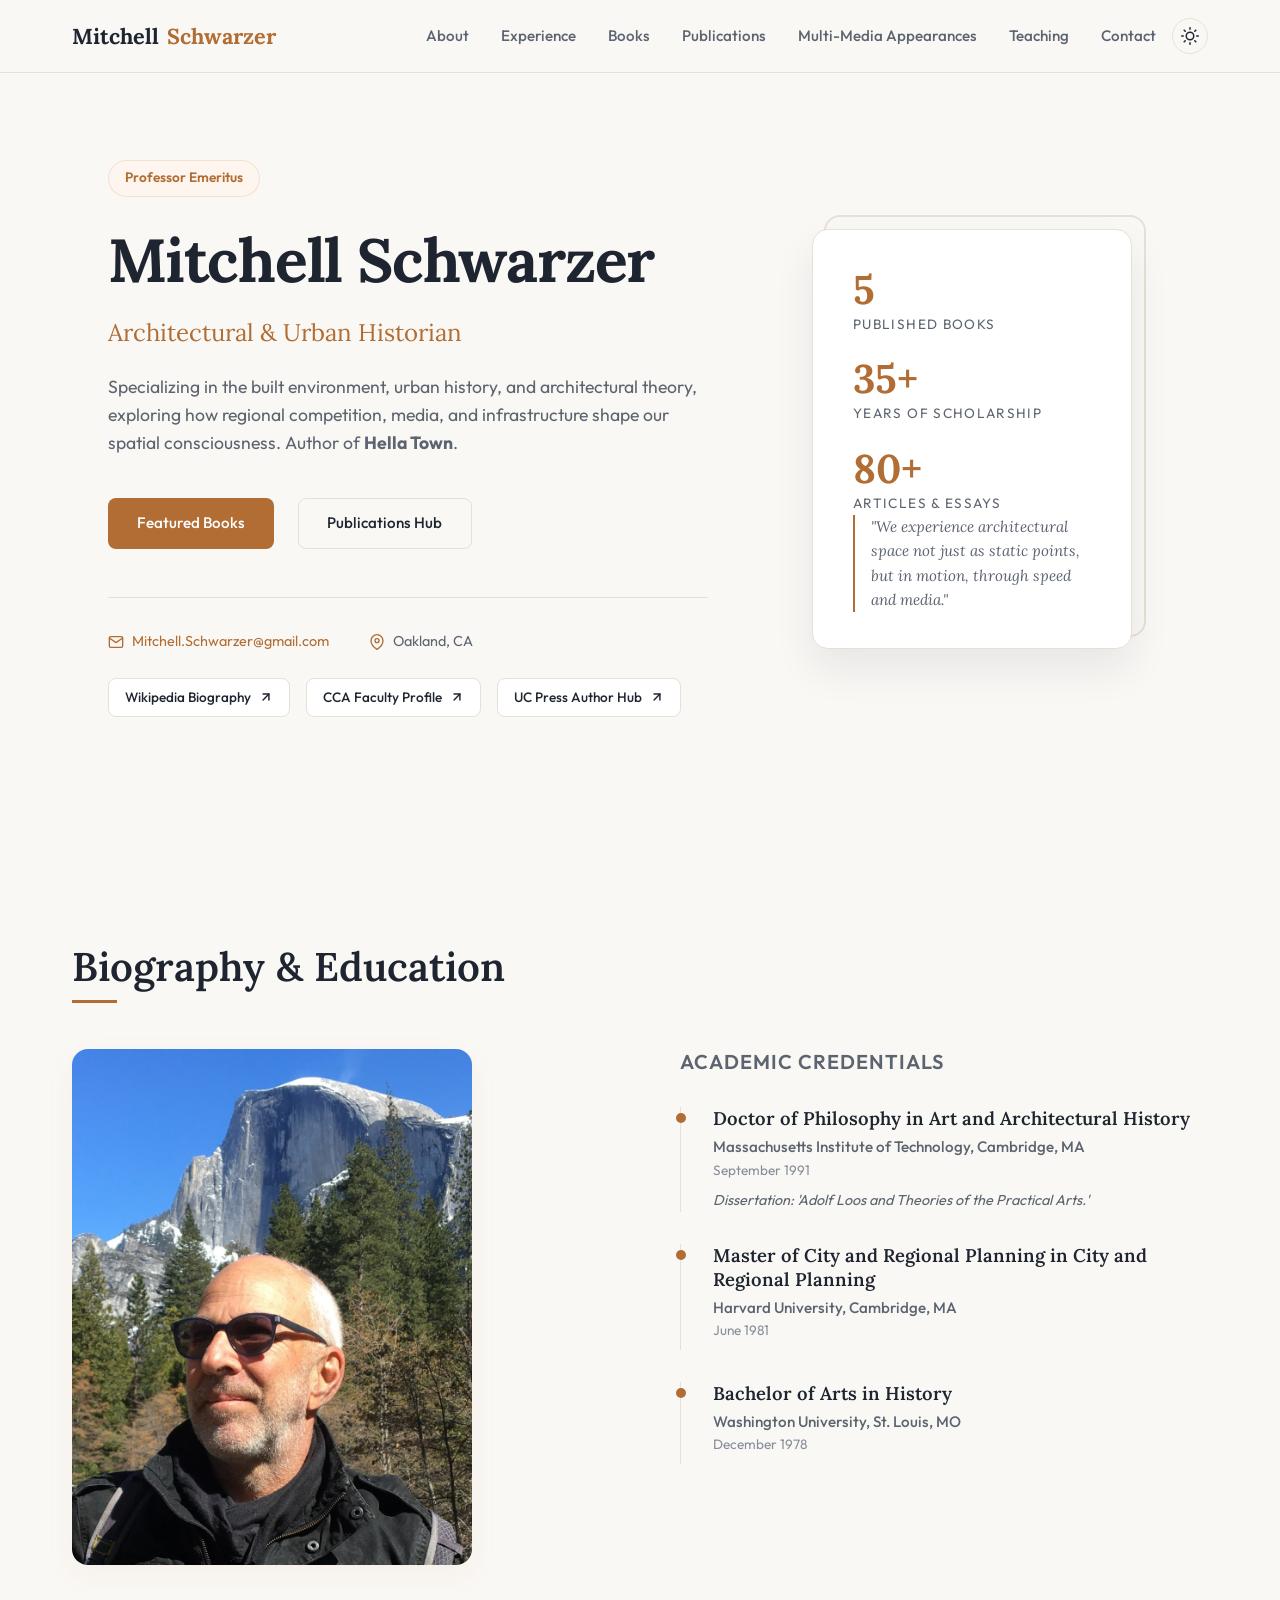
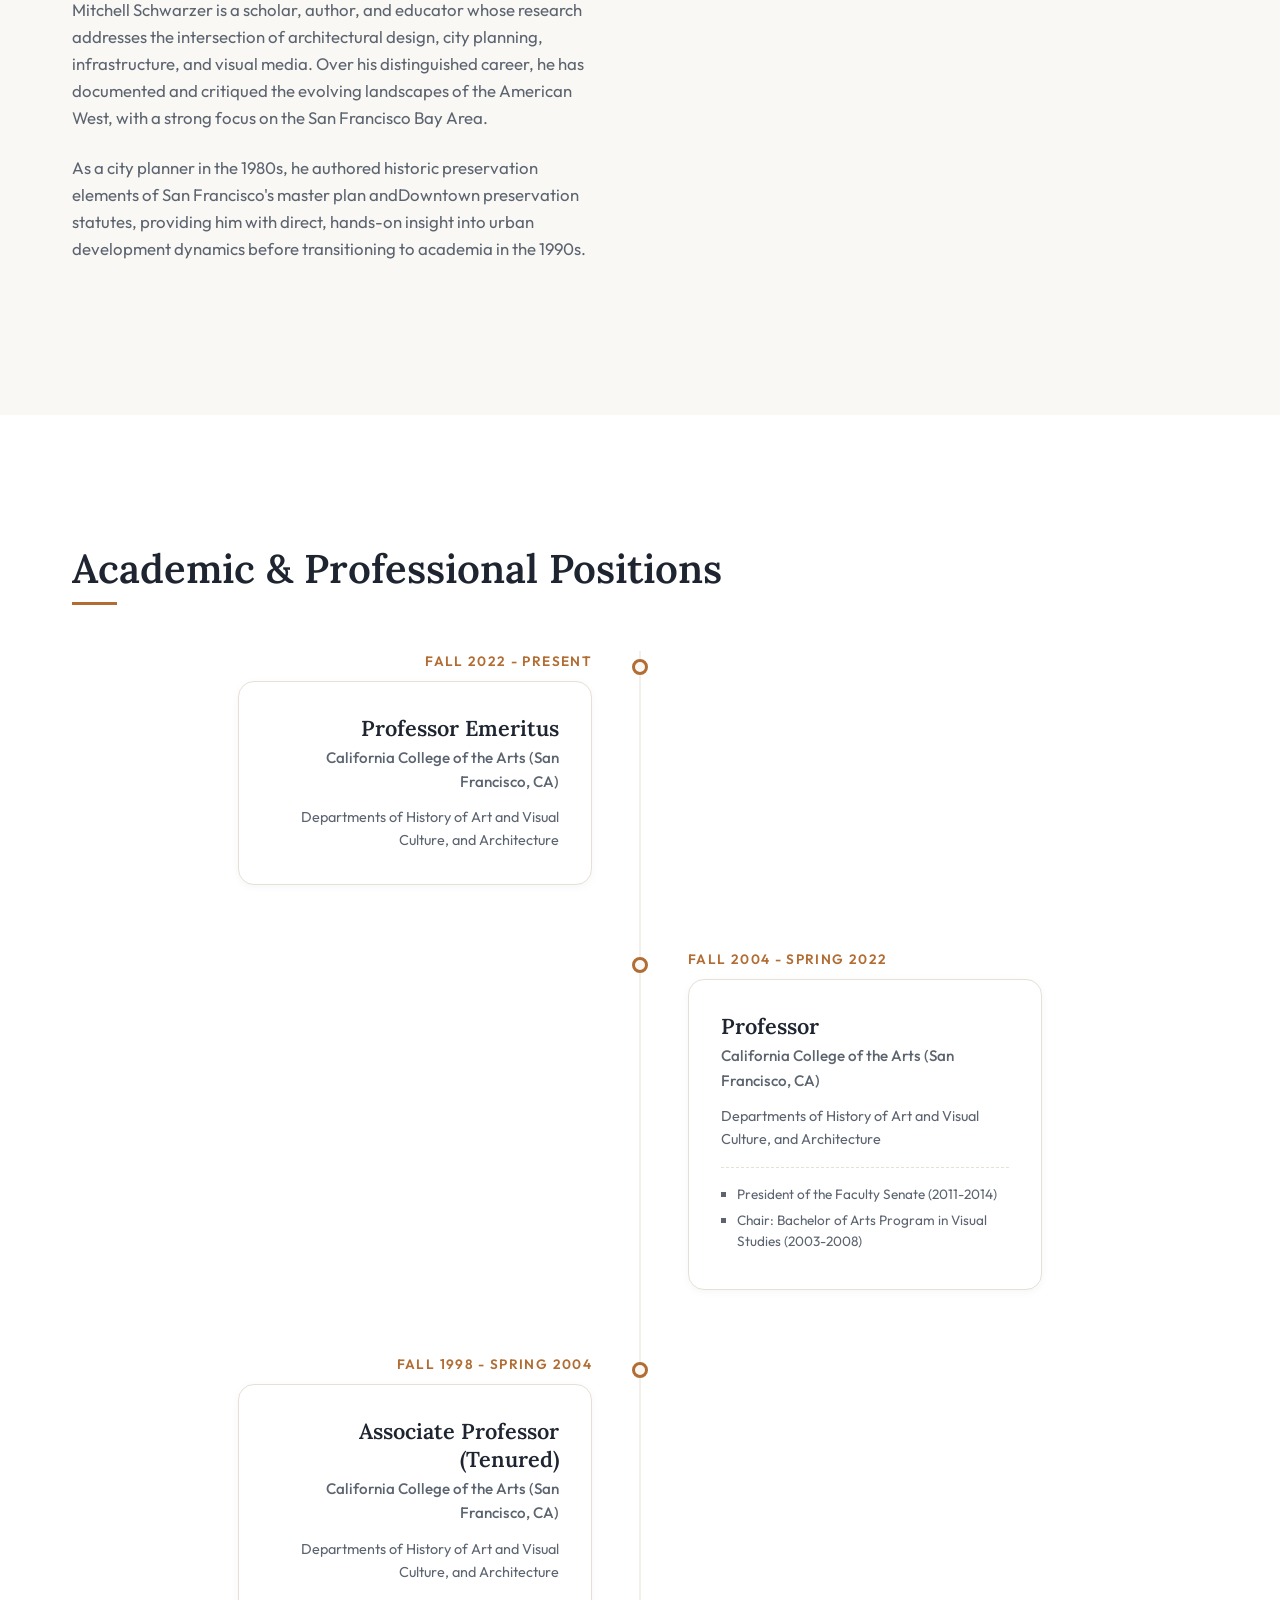
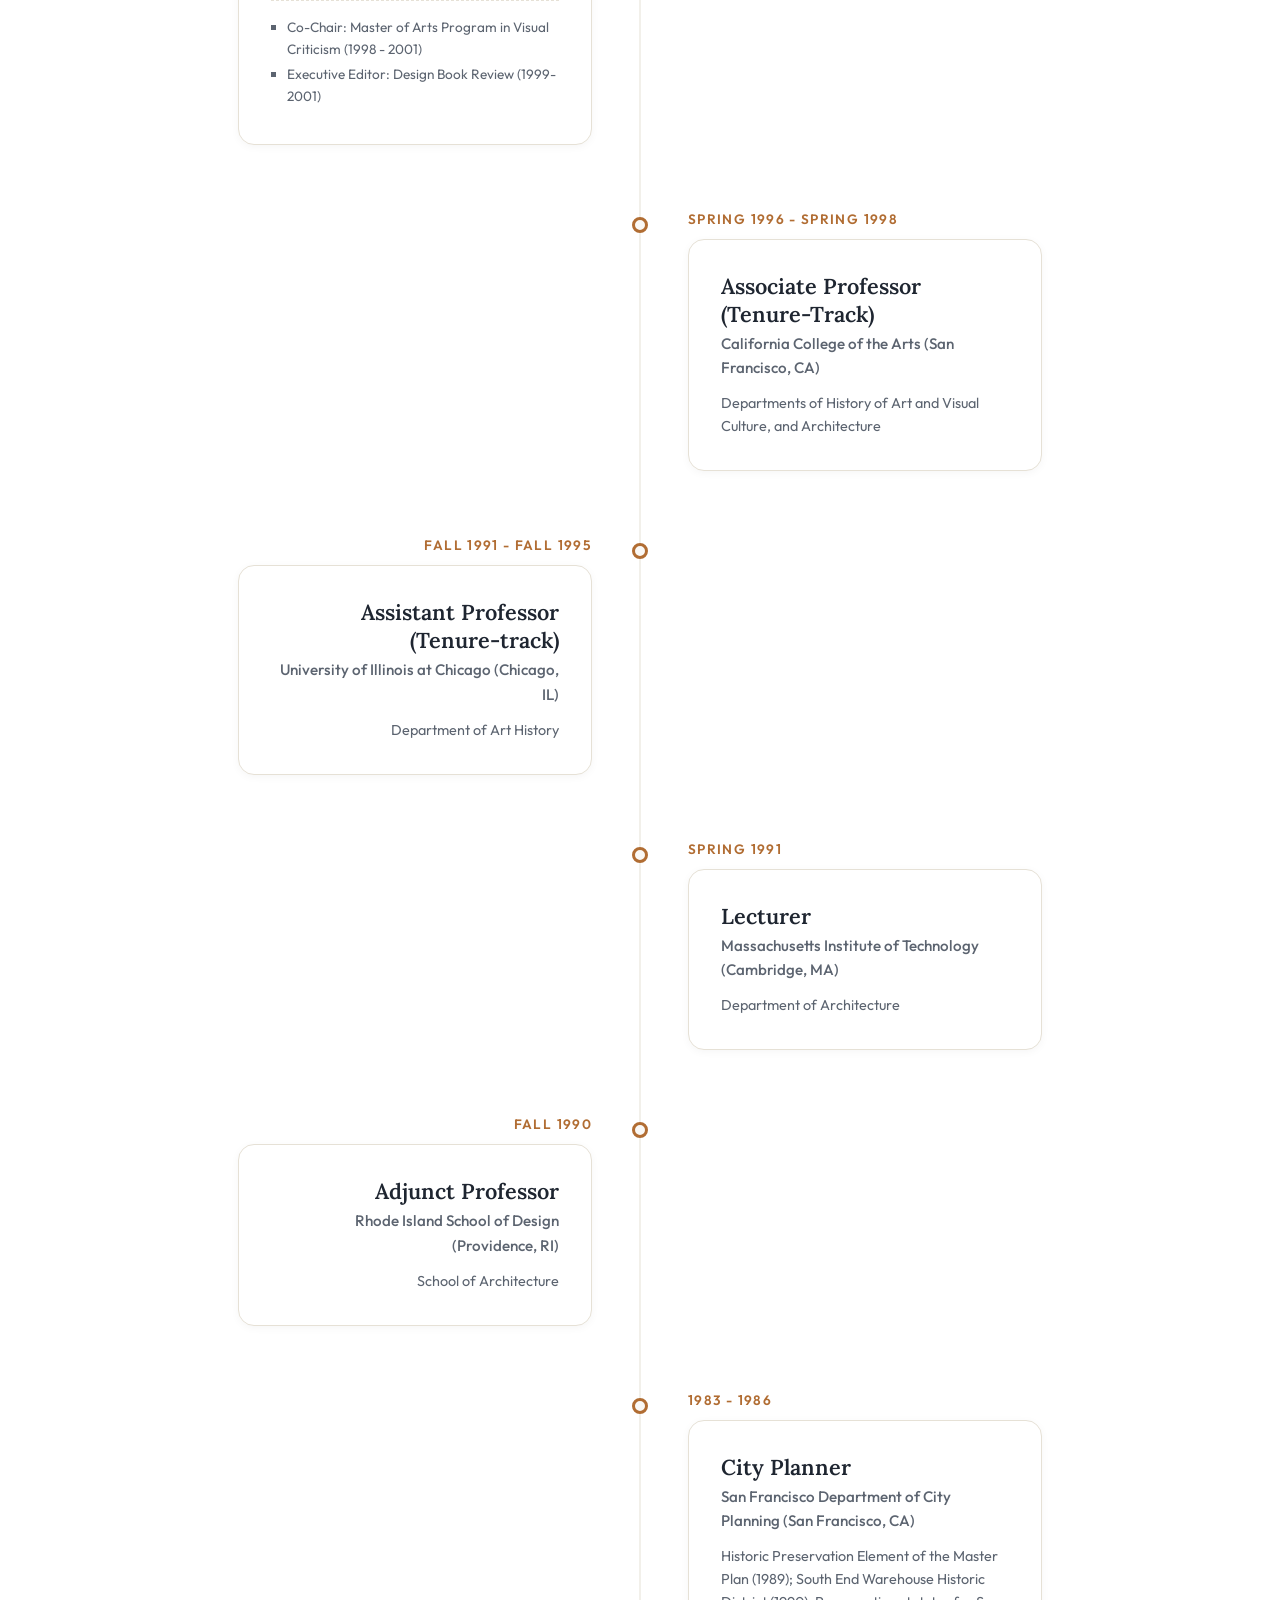
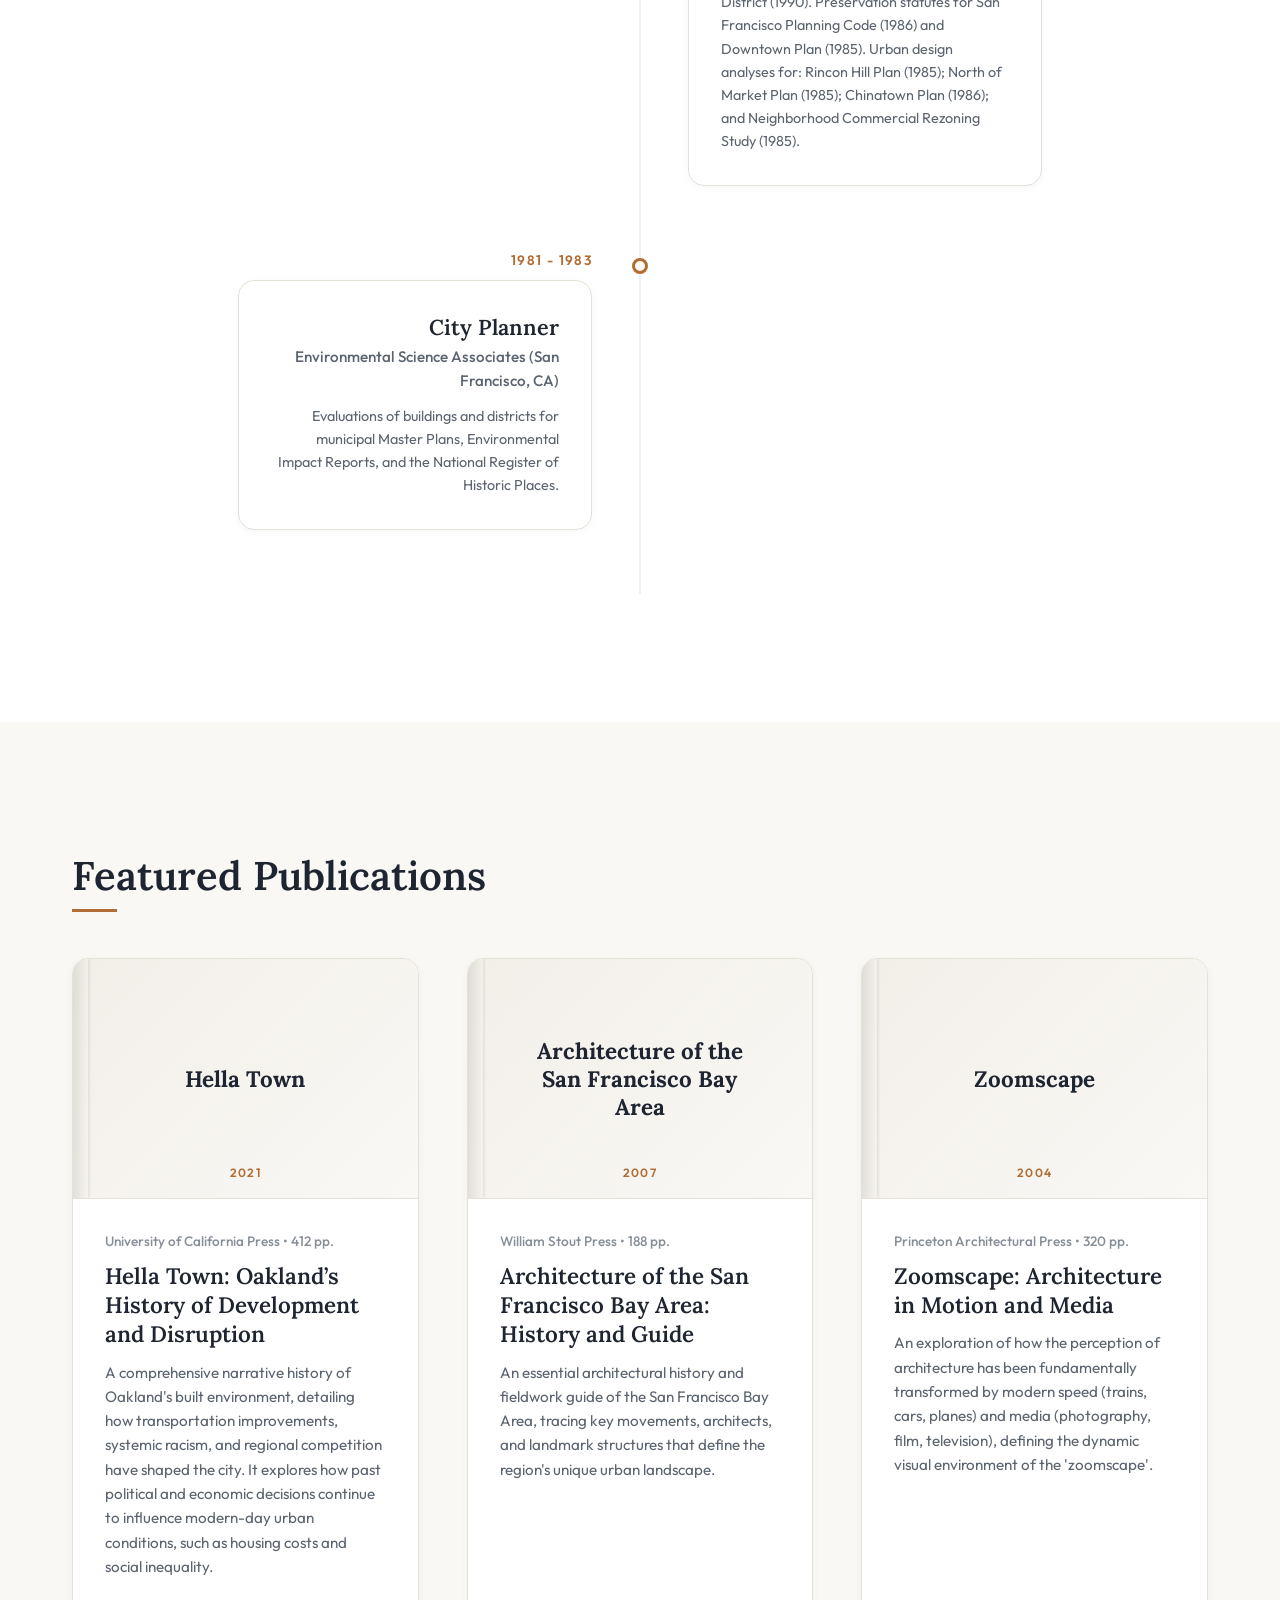
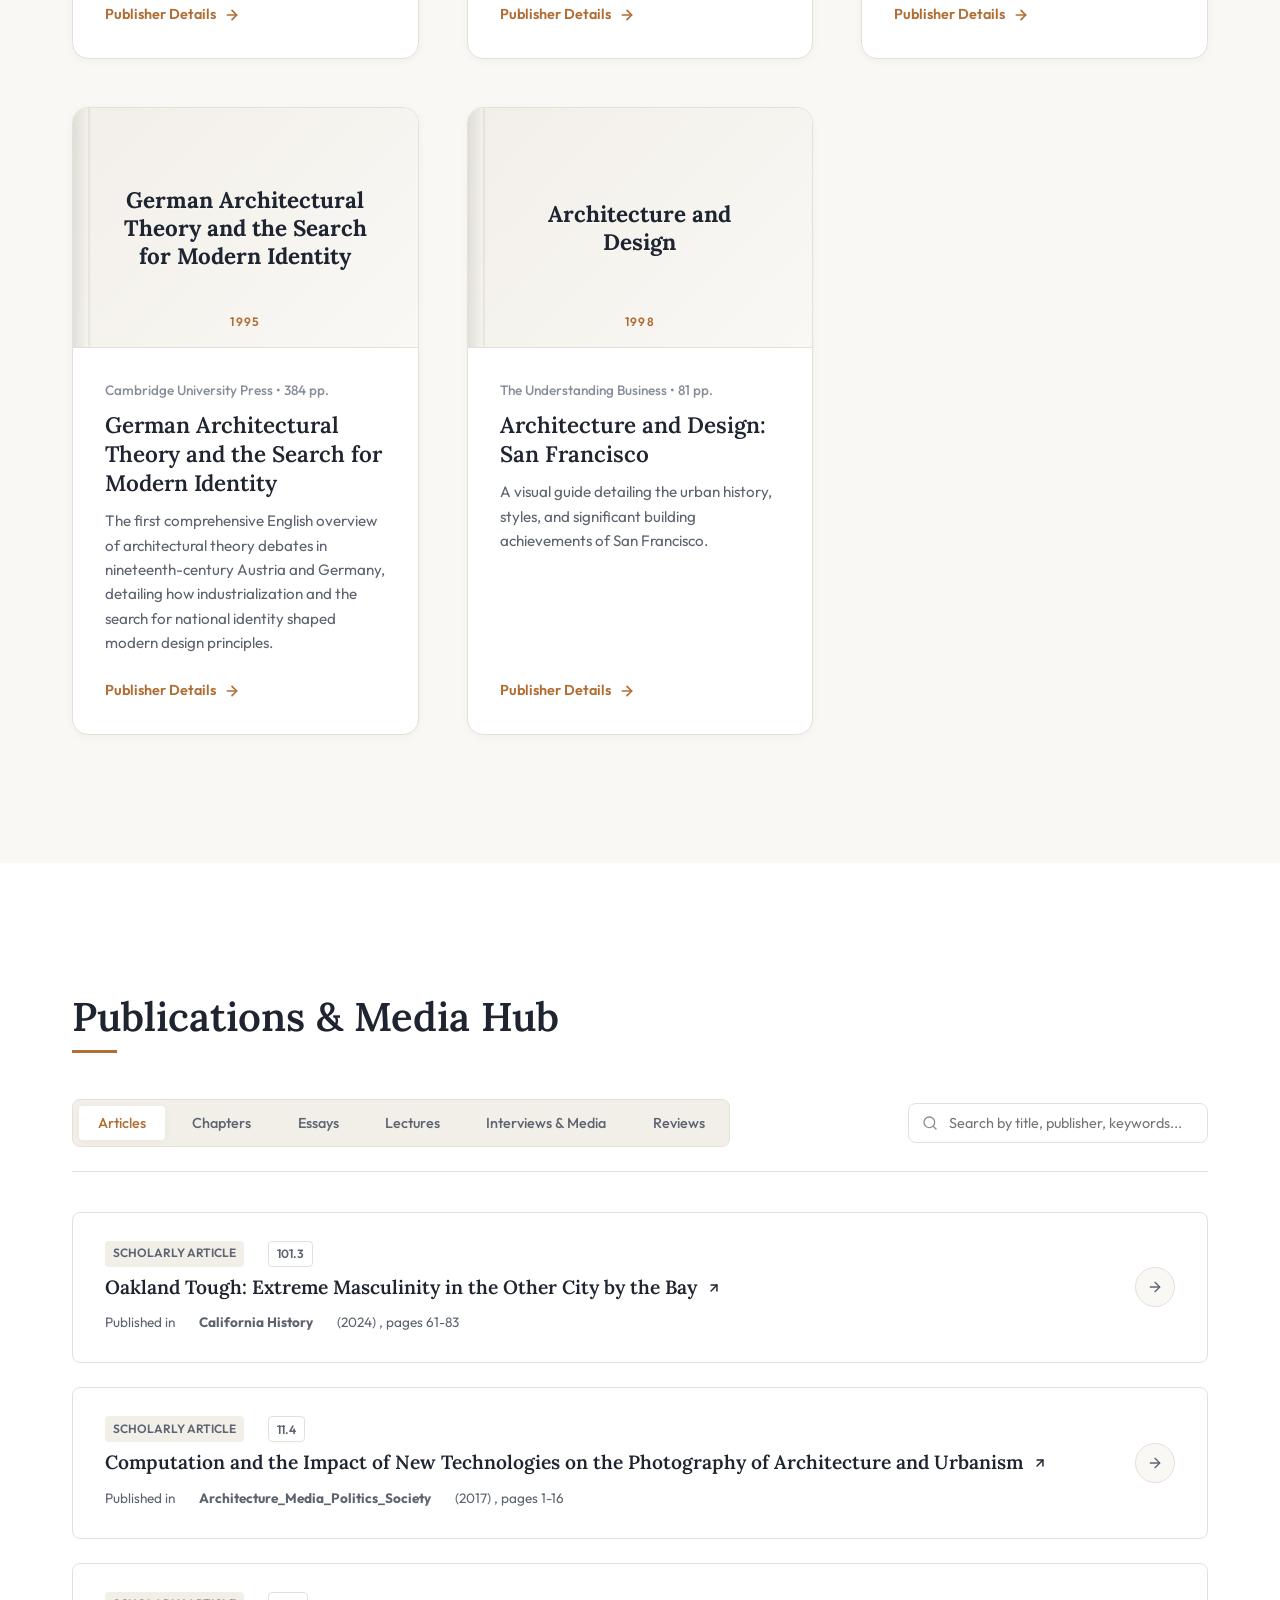
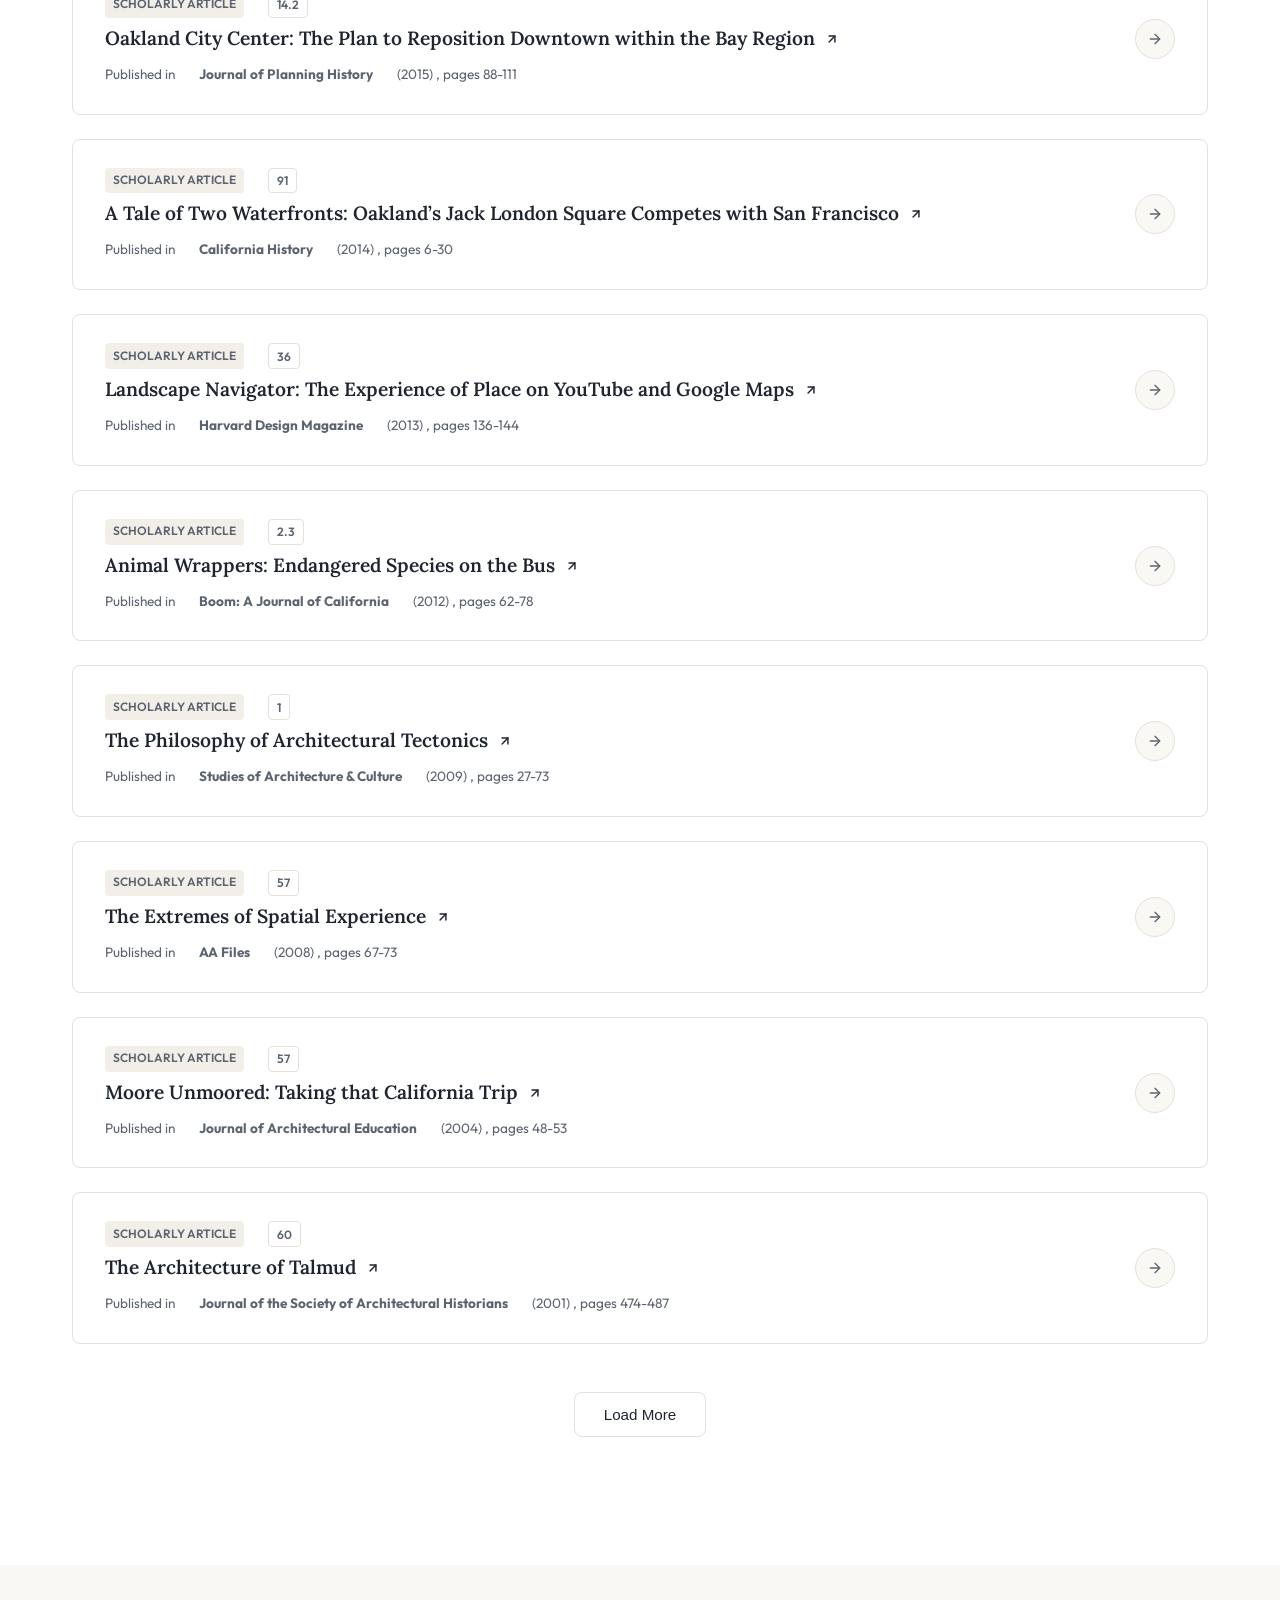
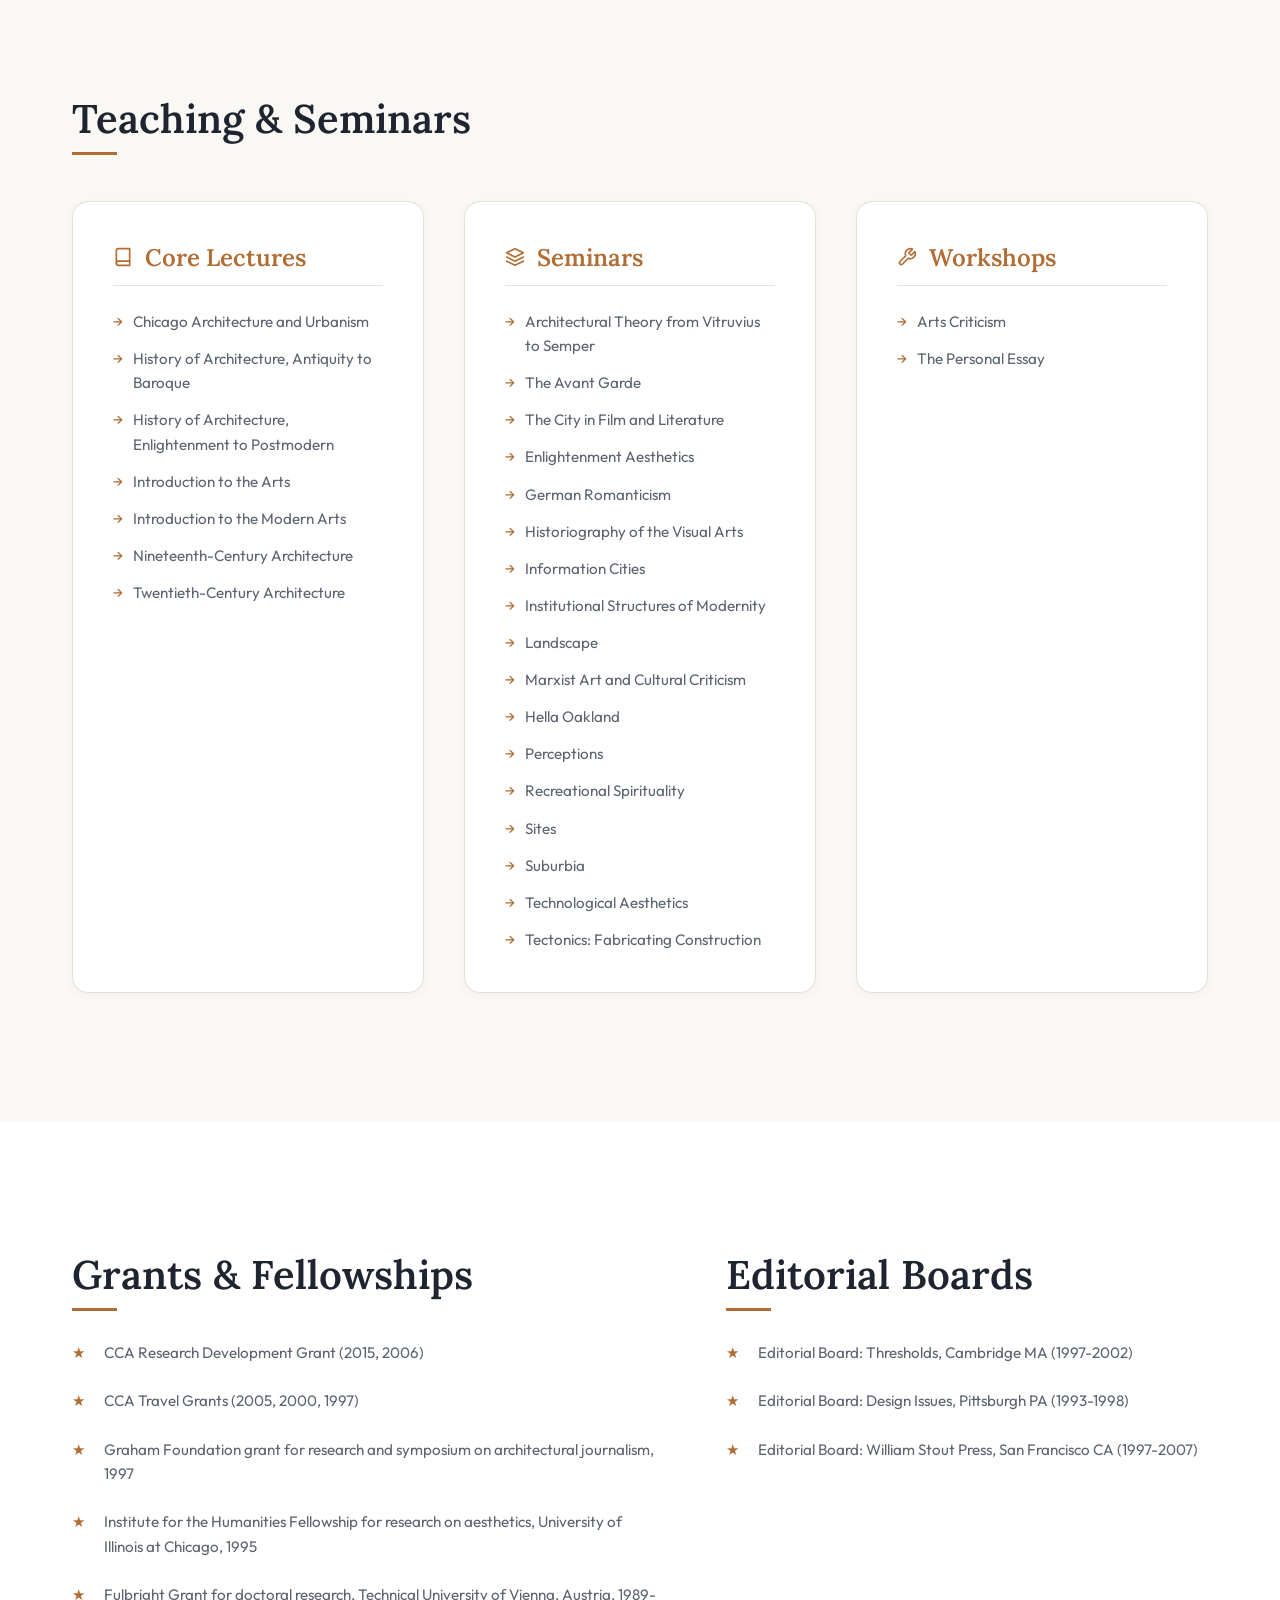
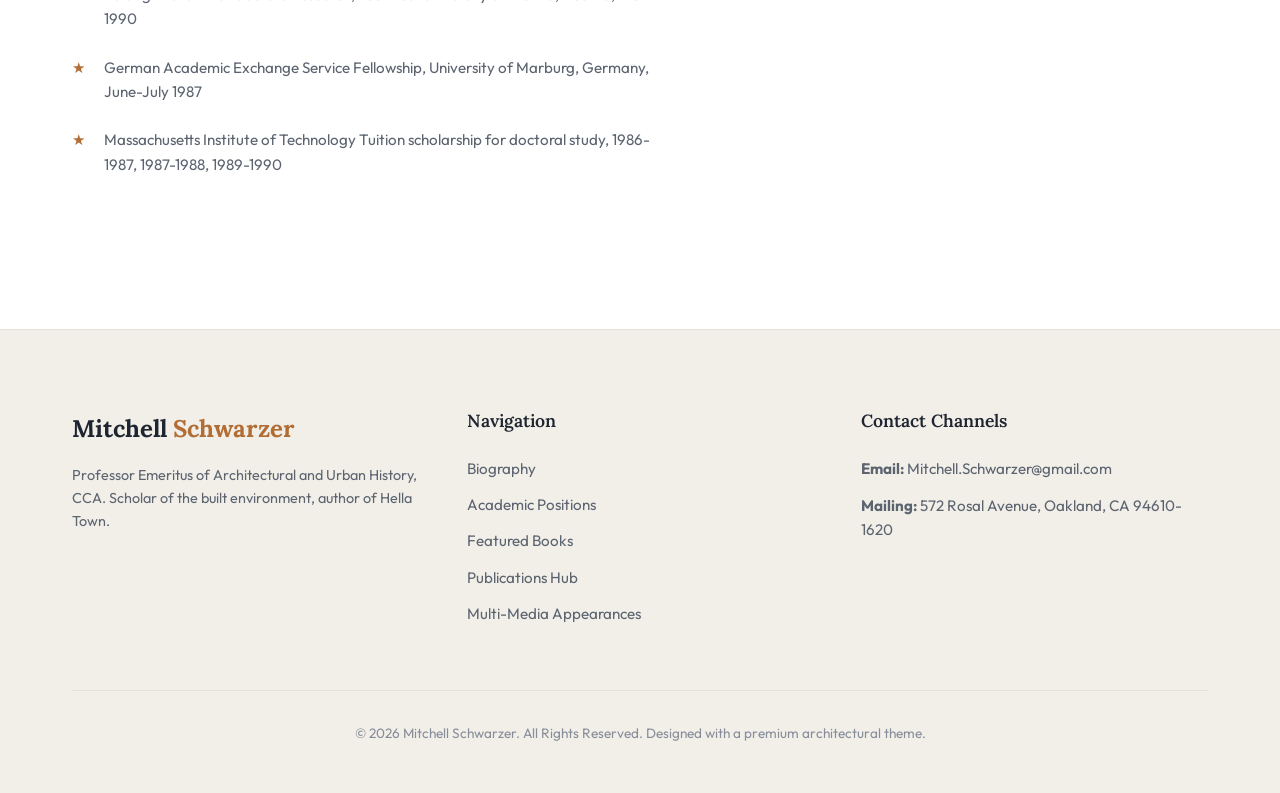
==== static/index.html @ 98368a28 "Add files via upload" ====
<!DOCTYPE html>
<html lang="en">
<head>
  <script src="/static/script.js?v=1.3"></script>
  <meta charset="UTF-8">
  <meta name="viewport" content="width=device-width, initial-scale=1.0">
  <title>Mitchell Schwarzer | Architectural & Urban Historian</title>
  <meta name="description" content="Official portfolio website of Mitchell Schwarzer, Professor Emeritus of Architectural and Urban History at the California College of the Arts (CCA) and author of Hella Town.">
  
  <!-- Google Fonts -->
  <link rel="preconnect" href="https://fonts.googleapis.com">
  <link rel="preconnect" href="https://fonts.gstatic.com" crossorigin>
  <link href="https://fonts.googleapis.com/css2?family=Lora:ital,wght@0,400..700;1,400..700&family=Outfit:wght@300;400;500;600;700&display=swap" rel="stylesheet">
  
  <!-- Custom Stylesheets -->
  <link rel="stylesheet" href="/static/style.css?v=1.4">
</head>
<body>

  <!-- Navigation Header -->
  <header id="main-header">
    <div class="container">
      <a href="#hero" class="header-brand">
        Mitchell <span>Schwarzer</span>
      </a>
      <nav aria-label="Main Navigation">
        <ul class="nav-links">
          <li><a href="#about" class="nav-link">About</a></li>
          <li><a href="#experience" class="nav-link">Experience</a></li>
          <li><a href="#books" class="nav-link">Books</a></li>
          <li><a href="#publications-hub" class="nav-link" id="nav-pubs-link">Publications</a></li>
          <li><a href="#publications-hub" class="nav-link" id="nav-media-link">Multi-Media Appearances</a></li>
          <li><a href="#courses" class="nav-link">Teaching</a></li>
          <li><a href="#contact" class="nav-link">Contact</a></li>
        </ul>
      </nav>
      <button class="theme-toggle" id="theme-btn" aria-label="Toggle Dark/Light Mode">
        <!-- Sun Icon -->
        <svg class="sun-icon" xmlns="http://www.w3.org/2000/svg" width="18" height="18" viewBox="0 0 24 24" fill="none" stroke="currentColor" stroke-width="2" stroke-linecap="round" stroke-linejoin="round">
          <circle cx="12" cy="12" r="5"></circle>
          <line x1="12" y1="1" x2="12" y2="3"></line>
          <line x1="12" y1="21" x2="12" y2="23"></line>
          <line x1="4.22" y1="4.22" x2="5.64" y2="5.64"></line>
          <line x1="18.36" y1="18.36" x2="19.78" y2="19.78"></line>
          <line x1="1" y1="12" x2="3" y2="12"></line>
          <line x1="21" y1="12" x2="23" y2="12"></line>
          <line x1="4.22" y1="19.78" x2="5.64" y2="18.36"></line>
          <line x1="18.36" y1="5.64" x2="19.78" y2="4.22"></line>
        </svg>
      </button>
    </div>
  </header>

  <!-- Hero Section -->
  <section id="hero" class="hero">
    <div class="container">
      <div class="hero-grid">
        <div class="hero-content">
          <span class="hero-badge">Professor Emeritus</span>
          <h1 class="hero-title" id="author-name">Mitchell Schwarzer</h1>
          <p class="hero-subtitle">Architectural & Urban Historian</p>
          <p class="hero-text">
            Specializing in the built environment, urban history, and architectural theory, exploring how regional competition, media, and infrastructure shape our spatial consciousness. Author of <strong>Hella Town</strong>.
          </p>
          <div class="hero-buttons">
            <a href="#books" class="btn btn-primary">Featured Books</a>
            <a href="#publications-hub" class="btn btn-secondary">Publications Hub</a>
          </div>
          <div class="hero-meta">
            <div class="meta-item">
              <svg xmlns="http://www.w3.org/2000/svg" width="16" height="16" viewBox="0 0 24 24" fill="none" stroke="currentColor" stroke-width="2" stroke-linecap="round" stroke-linejoin="round"><path d="M4 4h16c1.1 0 2 .9 2 2v12c0 1.1-.9 2-2 2H4c-1.1 0-2-.9-2-2V6c0-1.1.9-2 2-2z"></path><polyline points="22,6 12,13 2,6"></polyline></svg>
              <a href="mailto:Mitchell.Schwarzer@gmail.com">Mitchell.Schwarzer@gmail.com</a>
            </div>
            <div class="meta-item">
              <svg xmlns="http://www.w3.org/2000/svg" width="16" height="16" viewBox="0 0 24 24" fill="none" stroke="currentColor" stroke-width="2" stroke-linecap="round" stroke-linejoin="round"><path d="M21 10c0 7-9 13-9 13s-9-6-9-13a9 9 0 0 1 18 0z"></path><circle cx="12" cy="10" r="3"></circle></svg>
              <span>Oakland, CA</span>
            </div>
          </div>
          <div class="hero-profiles" id="hero-profiles-container" style="margin-top: 1.5rem; display: flex; gap: 1rem; flex-wrap: wrap;">
            <!-- Rendered by JavaScript -->
          </div>
        </div>
        <div class="hero-visual">
          <div class="visual-card">
            <div class="visual-stats">
              <div class="stat-box">
                <span class="stat-num" id="books-count">5</span>
                <span class="stat-label">Published Books</span>
              </div>
              <div class="stat-box">
                <span class="stat-num" id="years-count">35+</span>
                <span class="stat-label">Years of Scholarship</span>
              </div>
              <div class="stat-box">
                <span class="stat-num" id="articles-count">80+</span>
                <span class="stat-label">Articles & Essays</span>
              </div>
            </div>
            <p class="visual-quote">
              "We experience architectural space not just as static points, but in motion, through speed and media."
            </p>
          </div>
        </div>
      </div>
    </div>
  </section>

  <!-- About & Education Section -->
  <section id="about" class="section">
    <div class="container">
      <h2 class="section-title">Biography & Education</h2>
      <div class="about-grid">
        <div class="about-text">
          <div class="about-image" style="margin-bottom: 1.5rem;">
            <img src="/static/mitchell_yosemite.jpg" alt="Mitchell Schwarzer" style="width: 100%; max-width: 400px; height: auto; border-radius: var(--border-radius-md); box-shadow: var(--shadow-md); object-fit: cover;">
          </div>
          <p id="bio-paragraph">
             Mitchell Schwarzer is a scholar, author, and educator whose research addresses the intersection of architectural design, city planning, infrastructure, and visual media. Over his distinguished career, he has documented and critiqued the evolving landscapes of the American West, with a strong focus on the San Francisco Bay Area.
          </p>
          <p>
            As a city planner in the 1980s, he authored historic preservation elements of San Francisco's master plan andDowntown preservation statutes, providing him with direct, hands-on insight into urban development dynamics before transitioning to academia in the 1990s.
          </p>
        </div>
        <div>
          <h3 style="font-family: var(--font-sans); font-size: 1.25rem; font-weight: 600; text-transform: uppercase; letter-spacing: 0.05em; margin-bottom: 2rem; color: var(--text-secondary);">
            Academic Credentials
          </h3>
          <div class="education-list" id="education-container">
            <!-- Rendered by JavaScript -->
          </div>
        </div>
      </div>
    </div>
  </section>

  <!-- Experience Timeline -->
  <section id="experience" class="section">
    <div class="container">
      <h2 class="section-title">Academic & Professional Positions</h2>
      <div class="timeline" id="timeline-container">
        <!-- Rendered by JavaScript -->
      </div>
    </div>
  </section>

  <!-- Featured Books Section -->
  <section id="books" class="section">
    <div class="container">
      <h2 class="section-title">Featured Publications</h2>
      <div class="books-grid" id="featured-books-container">
        <!-- Rendered by JavaScript -->
      </div>
    </div>
  </section>

  <!-- Interactive Publications & Media Hub -->
  <section id="publications-hub" class="section">
    <div class="container">
      <h2 class="section-title">Publications & Media Hub</h2>
      
      <!-- Filter Controls -->
      <div class="hub-controls">
        <ul class="tabs-list" id="hub-tabs" role="tablist">
          <li><button class="tab-btn active" data-tab="scholarly_articles" role="tab" aria-selected="true">Articles</button></li>
          <li><button class="tab-btn" data-tab="chapters" role="tab" aria-selected="false">Chapters</button></li>
          <li><button class="tab-btn" data-tab="essays" role="tab" aria-selected="false">Essays</button></li>
          <li><button class="tab-btn" data-tab="lectures" role="tab" aria-selected="false">Lectures</button></li>
          <li><button class="tab-btn" data-tab="interviews_media" role="tab" aria-selected="false">Interviews & Media</button></li>
          <li><button class="tab-btn" data-tab="reviews" role="tab" aria-selected="false">Reviews</button></li>
        </ul>
        
        <!-- Search bar -->
        <div class="search-box">
          <svg class="search-icon" xmlns="http://www.w3.org/2000/svg" width="16" height="16" viewBox="0 0 24 24" fill="none" stroke="currentColor" stroke-width="2" stroke-linecap="round" stroke-linejoin="round">
            <circle cx="11" cy="11" r="8"></circle>
            <line x1="21" y1="21" x2="16.65" y2="16.65"></line>
          </svg>
          <input type="text" id="search-input" class="search-input" placeholder="Search by title, publisher, keywords...">
        </div>
      </div>

      <!-- Hub Content List -->
      <div class="hub-grid" id="hub-items-container">
        <!-- Dynamic loading of elements by JS -->
      </div>
      
      <!-- Load More Button -->
      <div class="load-more-container">
        <button id="load-more-btn" class="btn btn-secondary" style="display: none;">Load More</button>
      </div>
    </div>
  </section>

  <!-- Courses Taught -->
  <section id="courses" class="section">
    <div class="container">
      <h2 class="section-title">Teaching & Seminars</h2>
      <div class="courses-container" id="courses-grid">
        <!-- Rendered by JavaScript -->
      </div>
    </div>
  </section>

  <!-- Fellowships & Editorial Boards -->
  <section id="community" class="section">
    <div class="container">
      <div class="misc-grid">
        <div>
          <h2 class="section-title" style="margin-bottom: 2.5rem;">Grants & Fellowships</h2>
          <div id="fellowships-container">
            <!-- Rendered by JavaScript -->
          </div>
        </div>
        <div>
          <h2 class="section-title" style="margin-bottom: 2.5rem;">Editorial Boards</h2>
          <div id="community-container">
            <!-- Rendered by JavaScript -->
          </div>
        </div>
      </div>
    </div>
  </section>

  <!-- Contact Footer -->
  <footer id="contact">
    <div class="container">
      <div class="footer-grid">
        <div>
          <div class="footer-brand">
            Mitchell <span>Schwarzer</span>
          </div>
          <p class="footer-desc">
            Professor Emeritus of Architectural and Urban History, CCA. Scholar of the built environment, author of Hella Town.
          </p>
        </div>
        <div>
          <h4 class="footer-title">Navigation</h4>
          <ul class="footer-links">
            <li><a href="#about">Biography</a></li>
            <li><a href="#experience">Academic Positions</a></li>
            <li><a href="#books">Featured Books</a></li>
            <li><a href="#publications-hub" id="footer-pubs-link">Publications Hub</a></li>
            <li><a href="#publications-hub" id="footer-media-link">Multi-Media Appearances</a></li>
          </ul>
        </div>
        <div>
          <h4 class="footer-title">Contact Channels</h4>
          <div class="footer-contact-info">
            <p>
              <strong>Email:</strong> <a href="mailto:Mitchell.Schwarzer@gmail.com">Mitchell.Schwarzer@gmail.com</a>
            </p>
            <p>
              <strong>Mailing:</strong> 572 Rosal Avenue, Oakland, CA 94610-1620
            </p>
          </div>
        </div>
      </div>
      <div class="footer-bottom">
        <p>&copy; <span id="current-year">2026</span> Mitchell Schwarzer. All Rights Reserved. Designed with a premium architectural theme.</p>
      </div>
    </div>
  </footer>

  <!-- Script tags -->
  <script src="/static/script.js?v=1.3"></script>
</body>
</html>
---- static/style.css ----
/* Premium Styling for Mitchell Schwarzer Portfolio */

:root {
  /* Colors - Default Premium Light Theme */
  --bg-primary: #faf8f5;
  --bg-secondary: #ffffff;
  --bg-tertiary: #f2efe9;
  
  --text-primary: #1e2530;
  --text-secondary: #5c6470;
  --text-tertiary: #878e99;
  
  --accent-color: #b16d33; /* Warm architectural bronze/copper */
  --accent-hover: #9c5a24;
  --accent-light: #fdf5ee;
  
  --border-color: #e6e1d6;
  --shadow-sm: 0 2px 8px rgba(27, 31, 35, 0.04);
  --shadow-md: 0 10px 30px rgba(177, 109, 51, 0.06);
  --shadow-lg: 0 20px 40px rgba(27, 31, 35, 0.08);
  
  --font-serif: 'Lora', Georgia, serif;
  --font-sans: 'Outfit', -apple-system, BlinkMacSystemFont, "Segoe UI", Roboto, Helvetica, Arial, sans-serif;
  
  --transition: all 0.3s cubic-bezier(0.4, 0, 0.2, 1);
  --border-radius-sm: 8px;
  --border-radius-md: 16px;
  --border-radius-lg: 24px;
}

/* Dark Mode Variables Override */
[data-theme="dark"] {
  --bg-primary: #0f131a;
  --bg-secondary: #171d26;
  --bg-tertiary: #1f2733;
  
  --text-primary: #f1f3f5;
  --text-secondary: #a0aec0;
  --text-tertiary: #718096;
  
  --accent-color: #e5904c; /* Muted glowing bronze */
  --accent-hover: #f0a96d;
  --accent-light: #2b231d;
  
  --border-color: #2d3748;
  --shadow-sm: 0 2px 8px rgba(0, 0, 0, 0.2);
  --shadow-md: 0 10px 30px rgba(0, 0, 0, 0.3);
  --shadow-lg: 0 20px 40px rgba(0, 0, 0, 0.4);
}

/* Base resets & setup */
* {
  box-sizing: border-box;
  margin: 0;
  padding: 0;
}

html {
  scroll-behavior: smooth;
  font-size: 16px;
}

body {
  background-color: var(--bg-primary);
  color: var(--text-primary);
  font-family: var(--font-sans);
  line-height: 1.6;
  transition: background-color 0.4s, color 0.4s;
  overflow-x: hidden;
  -webkit-font-smoothing: antialiased;
}

a {
  color: var(--accent-color);
  text-decoration: none;
  transition: var(--transition);
}

a:hover {
  color: var(--accent-hover);
}

h1, h2, h3, h4 {
  font-family: var(--font-serif);
  font-weight: 600;
  line-height: 1.3;
}

/* Layout Utilities */
.container {
  max-width: 1200px;
  margin: 0 auto;
  padding: 0 2rem;
}

.section {
  padding: 8rem 0;
  position: relative;
}

.section:nth-child(even) {
  background-color: var(--bg-secondary);
}

.section-title {
  font-size: 2.5rem;
  margin-bottom: 3.5rem;
  position: relative;
  display: inline-block;
}

.section-title::after {
  content: '';
  position: absolute;
  left: 0;
  bottom: -10px;
  width: 45px;
  height: 3px;
  background-color: var(--accent-color);
}

/* Header & Navigation */
header {
  position: fixed;
  top: 0;
  left: 0;
  width: 100%;
  z-index: 100;
  background-color: rgba(250, 248, 245, 0.85);
  backdrop-filter: blur(12px);
  border-bottom: 1px solid var(--border-color);
  transition: var(--transition);
}

[data-theme="dark"] header {
  background-color: rgba(15, 19, 26, 0.85);
}

header.scrolled {
  padding: 0.5rem 0;
  box-shadow: var(--shadow-sm);
}

header .container {
  display: flex;
  justify-content: flex-end;
  align-items: center;
  height: 4.5rem;
}

/* Navigation logo or initials */
.header-brand {
  margin-right: auto;
  font-family: var(--font-serif);
  font-size: 1.35rem;
  font-weight: 700;
  color: var(--text-primary);
  display: flex;
  align-items: center;
  gap: 0.5rem;
}

.header-brand span {
  color: var(--accent-color);
}

.nav-links {
  display: flex;
  gap: 2rem;
  list-style: none;
  align-items: center;
}

.nav-links a {
  color: var(--text-secondary);
  font-weight: 500;
  font-size: 0.95rem;
  position: relative;
  padding: 0.25rem 0;
}

.nav-links a:hover,
.nav-links a.active {
  color: var(--text-primary);
}

.nav-links a::after {
  content: '';
  position: absolute;
  bottom: 0;
  left: 0;
  width: 0;
  height: 2px;
  background-color: var(--accent-color);
  transition: var(--transition);
}

.nav-links a:hover::after,
.nav-links a.active::after {
  width: 100%;
}

/* Theme Switcher Button */
.theme-toggle {
  background: none;
  border: 1px solid var(--border-color);
  color: var(--text-primary);
  cursor: pointer;
  padding: 0.5rem;
  border-radius: 50%;
  width: 2.25rem;
  height: 2.25rem;
  display: flex;
  align-items: center;
  justify-content: center;
  transition: var(--transition);
  margin-left: 1rem;
}

.theme-toggle:hover {
  background-color: var(--bg-tertiary);
  border-color: var(--accent-color);
}

/* Hero Section */
.hero {
  padding: 10rem 0 6rem;
  display: flex;
  align-items: center;
  min-height: 90vh;
  position: relative;
}

.hero-grid {
  display: grid;
  grid-template-columns: 1.2fr 0.8fr;
  gap: 4rem;
  align-items: center;
}

.hero-content {
  animation: fadeInUp 0.8s ease-out;
}

.hero-badge {
  display: inline-block;
  padding: 0.4rem 1rem;
  background-color: var(--accent-light);
  color: var(--accent-color);
  border-radius: 30px;
  font-size: 0.85rem;
  font-weight: 600;
  margin-bottom: 1.5rem;
  border: 1px solid rgba(177, 109, 51, 0.15);
}

.hero-title {
  font-size: 3.8rem;
  color: var(--text-primary);
  margin-bottom: 1rem;
  font-weight: 700;
  letter-spacing: -0.02em;
}

.hero-subtitle {
  font-size: 1.5rem;
  font-family: var(--font-serif);
  color: var(--accent-color);
  margin-bottom: 1.5rem;
  line-height: 1.4;
}

.hero-text {
  font-size: 1.1rem;
  color: var(--text-secondary);
  margin-bottom: 2.5rem;
  max-width: 600px;
}

.hero-buttons {
  display: flex;
  gap: 1.5rem;
  margin-bottom: 3rem;
}

.btn {
  display: inline-flex;
  align-items: center;
  justify-content: center;
  padding: 0.8rem 1.8rem;
  border-radius: var(--border-radius-sm);
  font-weight: 500;
  transition: var(--transition);
  cursor: pointer;
  font-size: 0.95rem;
}

.btn-primary {
  background-color: var(--accent-color);
  color: #ffffff;
  border: none;
}

.btn-primary:hover {
  background-color: var(--accent-hover);
  color: #ffffff;
  transform: translateY(-2px);
  box-shadow: 0 4px 12px rgba(177, 109, 51, 0.2);
}

.btn-secondary {
  background-color: transparent;
  color: var(--text-primary);
  border: 1px solid var(--border-color);
}

.btn-secondary:hover {
  background-color: var(--bg-tertiary);
  transform: translateY(-2px);
}

.hero-meta {
  display: flex;
  flex-wrap: wrap;
  gap: 1.5rem 2.5rem;
  padding-top: 2rem;
  border-top: 1px solid var(--border-color);
}

.meta-item {
  display: flex;
  align-items: center;
  gap: 0.5rem;
  color: var(--text-secondary);
  font-size: 0.9rem;
}

.meta-item svg {
  color: var(--accent-color);
}

/* Profile Visual Card in Hero */
.hero-visual {
  display: flex;
  justify-content: center;
  animation: fadeIn 1s ease-out;
}

.visual-card {
  position: relative;
  width: 320px;
  height: 420px;
  background-color: var(--bg-secondary);
  border-radius: var(--border-radius-md);
  border: 1px solid var(--border-color);
  box-shadow: var(--shadow-lg);
  padding: 2.5rem;
  display: flex;
  flex-direction: column;
  justify-content: space-between;
}

.visual-card::before {
  content: '';
  position: absolute;
  top: -15px;
  right: -15px;
  width: 100%;
  height: 100%;
  border: 2px solid var(--border-color);
  border-radius: var(--border-radius-md);
  z-index: -1;
  transition: var(--transition);
}

.visual-card:hover::before {
  top: -8px;
  right: -8px;
  border-color: var(--accent-color);
}

.visual-stats {
  display: flex;
  flex-direction: column;
  gap: 1.5rem;
}

.stat-box {
  display: flex;
  flex-direction: column;
}

.stat-num {
  font-size: 2.5rem;
  font-family: var(--font-serif);
  font-weight: 700;
  color: var(--accent-color);
  line-height: 1;
}

.stat-label {
  font-size: 0.85rem;
  text-transform: uppercase;
  letter-spacing: 0.1em;
  color: var(--text-secondary);
  margin-top: 0.25rem;
}

.visual-quote {
  font-family: var(--font-serif);
  font-style: italic;
  color: var(--text-secondary);
  border-left: 2px solid var(--accent-color);
  padding-left: 1rem;
  font-size: 0.95rem;
}

/* About / Stats Grid */
.about-grid {
  display: grid;
  grid-template-columns: 1fr 1fr;
  gap: 5rem;
}

.about-text p {
  color: var(--text-secondary);
  font-size: 1.05rem;
  margin-bottom: 1.5rem;
}

.education-list {
  display: flex;
  flex-direction: column;
  gap: 2rem;
}

.edu-item {
  position: relative;
  padding-left: 2rem;
  border-left: 1px solid var(--border-color);
}

.edu-item::before {
  content: '';
  position: absolute;
  left: -5px;
  top: 6px;
  width: 10px;
  height: 10px;
  border-radius: 50%;
  background-color: var(--accent-color);
}

.edu-degree {
  font-family: var(--font-serif);
  font-size: 1.15rem;
  font-weight: 600;
  color: var(--text-primary);
  margin-bottom: 0.25rem;
}

.edu-inst {
  font-weight: 500;
  color: var(--text-secondary);
  font-size: 0.95rem;
}

.edu-date {
  font-size: 0.85rem;
  color: var(--text-tertiary);
  margin-bottom: 0.5rem;
}

.edu-detail {
  font-size: 0.9rem;
  color: var(--text-secondary);
  font-style: italic;
}

/* Experience / Timeline Section */
.timeline {
  position: relative;
  max-width: 900px;
  margin: 0 auto;
}

.timeline::before {
  content: '';
  position: absolute;
  left: 50%;
  top: 0;
  width: 1px;
  height: 100%;
  background-color: var(--border-color);
  transform: translateX(-50%);
}

.timeline-item {
  position: relative;
  width: 50%;
  padding: 0 3rem 4rem;
  box-sizing: border-box;
}

.timeline-item:nth-child(odd) {
  left: 0;
  text-align: right;
}

.timeline-item:nth-child(even) {
  left: 50%;
}

.timeline-dot {
  position: absolute;
  left: 100%;
  top: 8px;
  width: 16px;
  height: 16px;
  border-radius: 50%;
  background-color: var(--bg-primary);
  border: 3px solid var(--accent-color);
  transform: translateX(-50%);
  z-index: 10;
}

.timeline-item:nth-child(even) .timeline-dot {
  left: 0;
}

.timeline-item:hover .timeline-dot {
  background-color: var(--accent-color);
  transform: translateX(-50%) scale(1.25);
  transition: var(--transition);
}

.timeline-date {
  font-size: 0.85rem;
  font-weight: 600;
  text-transform: uppercase;
  letter-spacing: 0.1em;
  color: var(--accent-color);
  margin-bottom: 0.5rem;
}

.timeline-content {
  background-color: var(--bg-secondary);
  padding: 2rem;
  border-radius: var(--border-radius-md);
  border: 1px solid var(--border-color);
  box-shadow: var(--shadow-sm);
  transition: var(--transition);
}

.timeline-content:hover {
  transform: translateY(-5px);
  box-shadow: var(--shadow-md);
  border-color: var(--accent-color);
}

.timeline-title {
  font-size: 1.35rem;
  font-weight: 600;
  color: var(--text-primary);
  margin-bottom: 0.25rem;
}

.timeline-sub {
  color: var(--text-secondary);
  font-weight: 500;
  font-size: 0.95rem;
  margin-bottom: 0.75rem;
}

.timeline-desc {
  font-size: 0.9rem;
  color: var(--text-secondary);
}

.timeline-admin {
  margin-top: 1rem;
  padding-top: 1rem;
  border-top: 1px dashed var(--border-color);
  font-size: 0.85rem;
  color: var(--text-secondary);
  text-align: left;
}

.timeline-admin li {
  margin-bottom: 0.25rem;
  list-style-type: square;
  margin-left: 1rem;
}

/* Books Grid */
.books-grid {
  display: grid;
  grid-template-columns: repeat(auto-fit, minmax(320px, 1fr));
  gap: 3rem;
}

.book-card {
  background-color: var(--bg-secondary);
  border-radius: var(--border-radius-md);
  border: 1px solid var(--border-color);
  box-shadow: var(--shadow-sm);
  overflow: hidden;
  display: flex;
  flex-direction: column;
  transition: var(--transition);
}

.book-card:hover {
  transform: translateY(-8px);
  box-shadow: var(--shadow-lg);
  border-color: var(--accent-color);
}

.book-cover-mock {
  height: 240px;
  background: linear-gradient(135deg, var(--bg-tertiary) 0%, var(--bg-primary) 100%);
  position: relative;
  display: flex;
  align-items: center;
  justify-content: center;
  padding: 2rem;
  border-bottom: 1px solid var(--border-color);
  overflow: hidden;
}

.book-cover-mock::after {
  content: '';
  position: absolute;
  top: 0;
  left: 0;
  width: 15px;
  height: 100%;
  background: linear-gradient(to right, rgba(0,0,0,0.08) 0%, rgba(255,255,255,0.05) 100%);
  box-shadow: 1px 0 3px rgba(0,0,0,0.1);
  z-index: 2;
}

.book-cover-title {
  font-family: var(--font-serif);
  font-size: 1.4rem;
  text-align: center;
  font-weight: 700;
  color: var(--text-primary);
  line-height: 1.25;
  text-shadow: 0 1px 2px rgba(255,255,255,0.5);
  max-width: 250px;
}

.book-cover-tag {
  position: absolute;
  bottom: 1rem;
  font-size: 0.75rem;
  text-transform: uppercase;
  letter-spacing: 0.1em;
  color: var(--accent-color);
  font-weight: 600;
}

.book-info {
  padding: 2rem;
  display: flex;
  flex-direction: column;
  flex-grow: 1;
}

.book-meta {
  font-size: 0.85rem;
  color: var(--text-tertiary);
  margin-bottom: 0.5rem;
  font-weight: 500;
}

.book-title {
  font-size: 1.4rem;
  margin-bottom: 0.75rem;
  color: var(--text-primary);
}

.book-desc {
  font-size: 0.95rem;
  color: var(--text-secondary);
  margin-bottom: 1.5rem;
  flex-grow: 1;
}

.book-link {
  display: inline-flex;
  align-items: center;
  gap: 0.5rem;
  font-weight: 600;
  font-size: 0.9rem;
  color: var(--accent-color);
  margin-top: auto;
}

.book-link:hover {
  gap: 0.75rem;
}

/* Publications & Media Hub (Tabs Component) */
.hub-controls {
  display: flex;
  justify-content: space-between;
  align-items: center;
  flex-wrap: wrap;
  gap: 1.5rem;
  margin-bottom: 2.5rem;
  padding-bottom: 1.5rem;
  border-bottom: 1px solid var(--border-color);
}

.tabs-list {
  display: flex;
  gap: 0.5rem;
  list-style: none;
  background-color: var(--bg-tertiary);
  padding: 0.35rem;
  border-radius: var(--border-radius-sm);
  border: 1px solid var(--border-color);
}

.tab-btn {
  background: none;
  border: none;
  font-family: var(--font-sans);
  font-weight: 500;
  font-size: 0.9rem;
  padding: 0.5rem 1.2rem;
  border-radius: calc(var(--border-radius-sm) - 4px);
  cursor: pointer;
  color: var(--text-secondary);
  transition: var(--transition);
}

.tab-btn:hover {
  color: var(--text-primary);
}

.tab-btn.active {
  background-color: var(--bg-secondary);
  color: var(--accent-color);
  box-shadow: var(--shadow-sm);
}

.search-box {
  position: relative;
  min-width: 300px;
}

.search-input {
  width: 100%;
  padding: 0.6rem 1rem 0.6rem 2.5rem;
  border-radius: var(--border-radius-sm);
  border: 1px solid var(--border-color);
  background-color: var(--bg-secondary);
  color: var(--text-primary);
  font-family: var(--font-sans);
  font-size: 0.9rem;
  transition: var(--transition);
}

.search-input:focus {
  outline: none;
  border-color: var(--accent-color);
  box-shadow: 0 0 0 3px rgba(177, 109, 51, 0.1);
}

.search-icon {
  position: absolute;
  left: 0.9rem;
  top: 50%;
  transform: translateY(-50%);
  color: var(--text-tertiary);
  pointer-events: none;
}

/* Tab contents and dynamic render grid */
.hub-grid {
  display: grid;
  grid-template-columns: 1fr;
  gap: 1.5rem;
  min-height: 300px;
}

.item-row {
  background-color: var(--bg-secondary);
  border: 1px solid var(--border-color);
  border-radius: var(--border-radius-sm);
  padding: 1.75rem 2rem;
  display: flex;
  justify-content: space-between;
  align-items: center;
  gap: 2rem;
  transition: var(--transition);
}

.item-row:hover {
  border-color: var(--accent-color);
  transform: translateX(4px);
  box-shadow: var(--shadow-sm);
}

.item-main {
  flex-grow: 1;
}

.item-title-link {
  font-family: var(--font-serif);
  font-size: 1.2rem;
  font-weight: 600;
  color: var(--text-primary);
  margin-bottom: 0.5rem;
  display: inline-flex;
  align-items: center;
  gap: 0.5rem;
  line-height: 1.35;
}

.item-title-link:hover {
  color: var(--accent-color);
}

.item-meta {
  display: flex;
  flex-wrap: wrap;
  gap: 0.75rem 1.5rem;
  font-size: 0.85rem;
  color: var(--text-secondary);
}

.item-tag {
  padding: 0.15rem 0.5rem;
  background-color: var(--bg-tertiary);
  border-radius: 4px;
  font-size: 0.75rem;
  font-weight: 600;
  color: var(--text-secondary);
  text-transform: uppercase;
}

.item-link-btn {
  border: 1px solid var(--border-color);
  background-color: var(--bg-primary);
  color: var(--text-secondary);
  width: 2.5rem;
  height: 2.5rem;
  border-radius: 50%;
  display: flex;
  align-items: center;
  justify-content: center;
  transition: var(--transition);
  flex-shrink: 0;
}

.item-row:hover .item-link-btn {
  background-color: var(--accent-color);
  border-color: var(--accent-color);
  color: #ffffff;
  transform: rotate(-45deg);
}

.no-results {
  text-align: center;
  padding: 4rem 2rem;
  color: var(--text-secondary);
  font-family: var(--font-serif);
  font-size: 1.2rem;
}

/* Load More Container */
.load-more-container {
  display: flex;
  justify-content: center;
  margin-top: 3rem;
}

/* Courses Section */
.courses-container {
  display: grid;
  grid-template-columns: repeat(auto-fit, minmax(300px, 1fr));
  gap: 2.5rem;
}

.course-card {
  background-color: var(--bg-secondary);
  border: 1px solid var(--border-color);
  border-radius: var(--border-radius-md);
  padding: 2.5rem;
  box-shadow: var(--shadow-sm);
}

.course-card-title {
  font-family: var(--font-serif);
  font-size: 1.5rem;
  color: var(--accent-color);
  margin-bottom: 1.5rem;
  display: flex;
  align-items: center;
  gap: 0.75rem;
  padding-bottom: 0.75rem;
  border-bottom: 1px solid var(--border-color);
}

.course-list {
  list-style: none;
  display: flex;
  flex-direction: column;
  gap: 0.8rem;
}

.course-list li {
  font-size: 0.95rem;
  color: var(--text-secondary);
  position: relative;
  padding-left: 1.25rem;
}

.course-list li::before {
  content: '→';
  position: absolute;
  left: 0;
  color: var(--accent-color);
}

/* Community & Fellowships Section */
.misc-grid {
  display: grid;
  grid-template-columns: 1.1fr 0.9fr;
  gap: 4rem;
}

.fellowship-item {
  position: relative;
  padding-left: 2rem;
  margin-bottom: 1.5rem;
  color: var(--text-secondary);
  font-size: 0.95rem;
}

.fellowship-item::before {
  content: '★';
  position: absolute;
  left: 0;
  color: var(--accent-color);
}

/* Contact Footer */
footer {
  background-color: var(--bg-tertiary);
  color: var(--text-primary);
  padding: 5rem 0 3rem;
  border-top: 1px solid var(--border-color);
  font-size: 0.95rem;
  transition: var(--transition);
}

.footer-grid {
  display: grid;
  grid-template-columns: repeat(auto-fit, minmax(250px, 1fr));
  gap: 3rem;
  margin-bottom: 4rem;
}

.footer-brand {
  font-family: var(--font-serif);
  font-size: 1.5rem;
  font-weight: 700;
  margin-bottom: 1rem;
}

.footer-brand span {
  color: var(--accent-color);
}

.footer-desc {
  color: var(--text-secondary);
  font-size: 0.9rem;
}

.footer-title {
  font-size: 1.1rem;
  font-weight: 600;
  margin-bottom: 1.5rem;
  position: relative;
}

.footer-links {
  list-style: none;
  display: flex;
  flex-direction: column;
  gap: 0.75rem;
}

.footer-links a {
  color: var(--text-secondary);
}

.footer-links a:hover {
  color: var(--accent-color);
}

.footer-contact-info {
  display: flex;
  flex-direction: column;
  gap: 0.8rem;
  color: var(--text-secondary);
}

.footer-contact-info a {
  color: var(--text-secondary);
}

.footer-contact-info a:hover {
  color: var(--accent-color);
}

.footer-bottom {
  text-align: center;
  padding-top: 2rem;
  border-top: 1px solid var(--border-color);
  color: var(--text-tertiary);
  font-size: 0.85rem;
}

/* Animations */
@keyframes fadeInUp {
  from {
    opacity: 0;
    transform: translateY(20px);
  }
  to {
    opacity: 1;
    transform: translateY(0);
  }
}

@keyframes fadeIn {
  from { opacity: 0; }
  to { opacity: 1; }
}

/* Responsive Breakpoints */
@media (max-width: 1024px) {
  html {
    font-size: 15px;
  }
  
  header .container {
    height: auto;
    padding: 1rem 2rem;
    flex-wrap: wrap;
    gap: 1rem;
    justify-content: center;
  }
  
  .header-brand {
    margin-right: 0;
    width: 100%;
    justify-content: center;
  }
  
  .nav-links {
    gap: 1.5rem;
    flex-wrap: wrap;
    justify-content: center;
  }
  
  .hero-grid {
    grid-template-columns: 1fr;
    gap: 4rem;
    text-align: center;
  }
  
  .hero-visual {
    order: -1;
  }
  
  .hero-buttons {
    justify-content: center;
  }
  
  .hero-meta {
    justify-content: center;
  }
  
  .about-grid {
    grid-template-columns: 1fr;
    gap: 3rem;
  }
  
  .misc-grid {
    grid-template-columns: 1fr;
    gap: 3rem;
  }
}

@media (max-width: 768px) {
  .section {
    padding: 5rem 0;
  }
  
  .nav-links {
    gap: 1rem;
    font-size: 0.9rem;
  }
  
  .section-title {
    font-size: 2.2rem;
  }
  
  .hero-title {
    font-size: 2.8rem;
  }
  
  /* Timeline to single column */
  .timeline::before {
    left: 20px;
  }
  
  .timeline-item {
    width: 100%;
    padding-left: 45px;
    padding-right: 0;
    text-align: left !important;
  }
  
  .timeline-dot {
    left: 20px !important;
  }
  
  .hub-controls {
    flex-direction: column;
    align-items: stretch;
  }
  
  .tabs-list {
    overflow-x: auto;
    white-space: nowrap;
    padding: 0.5rem;
  }
  
  .search-box {
    width: 100%;
  }
}
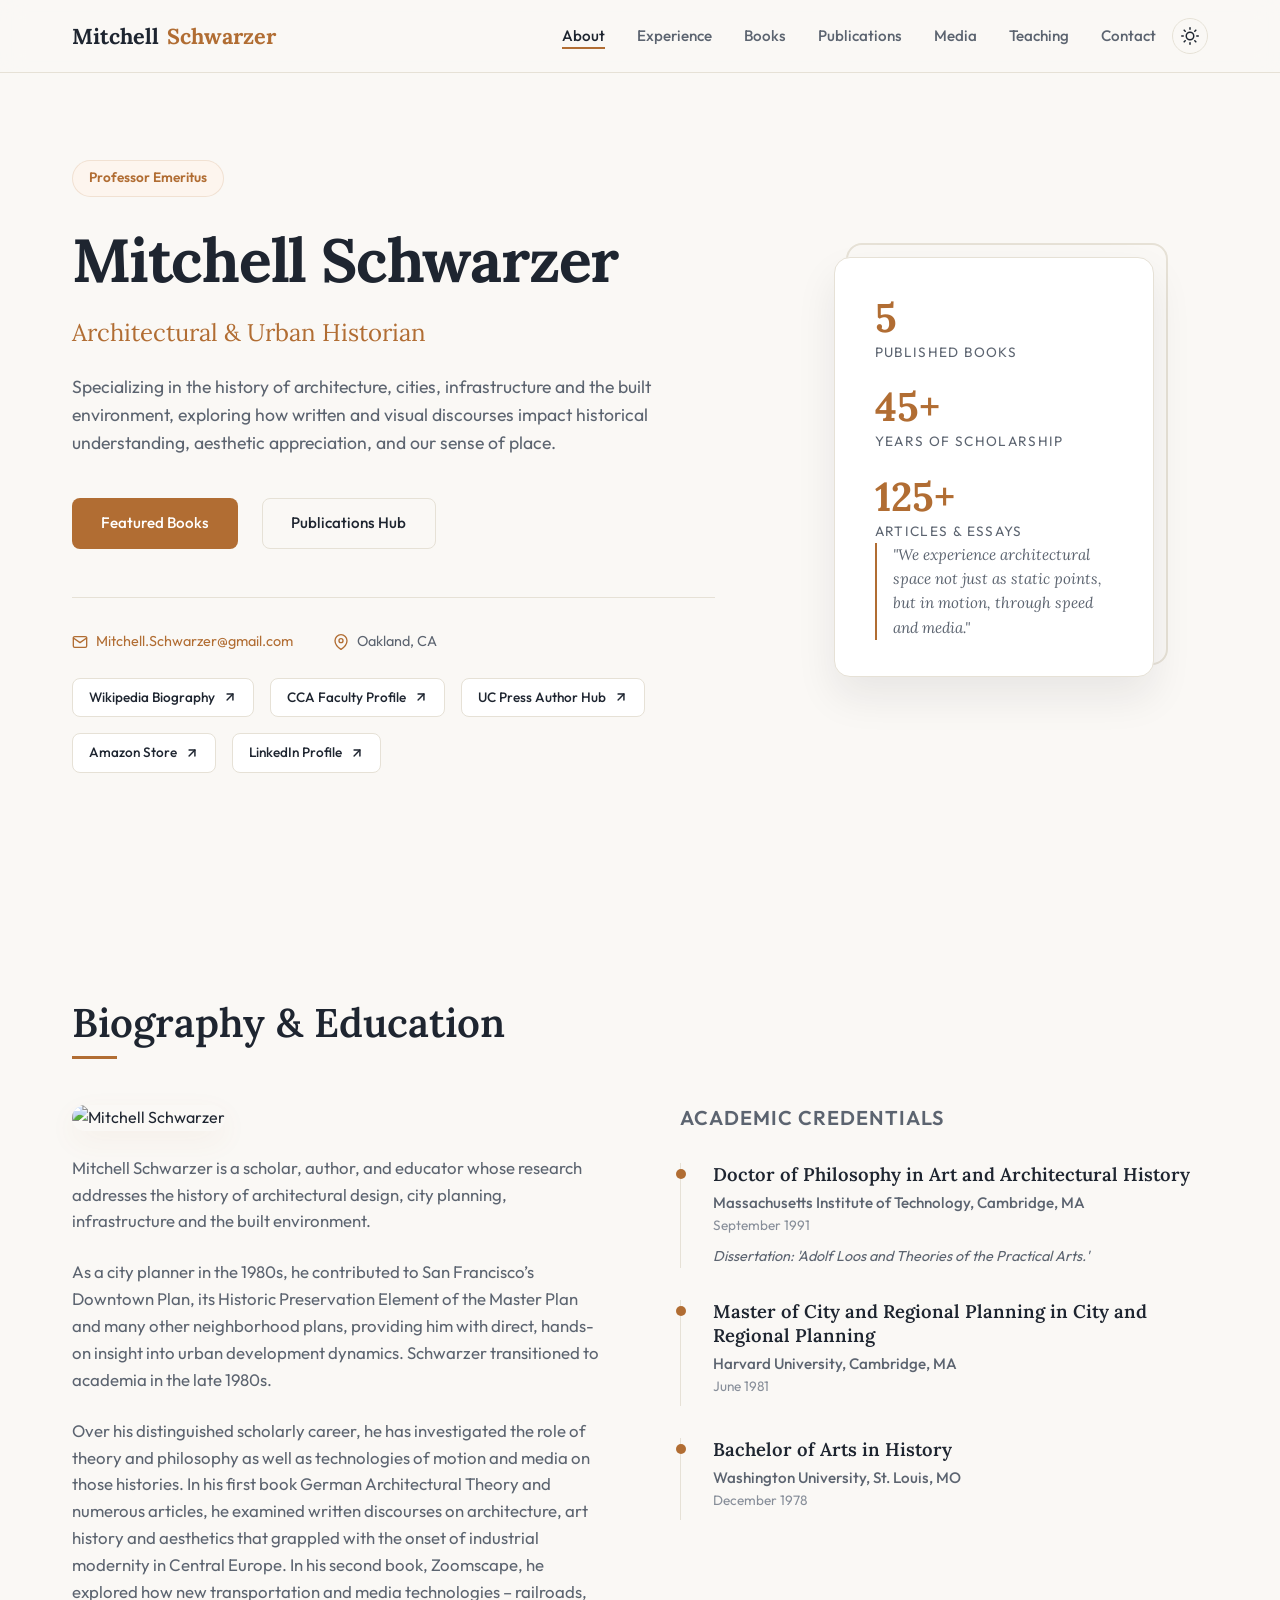
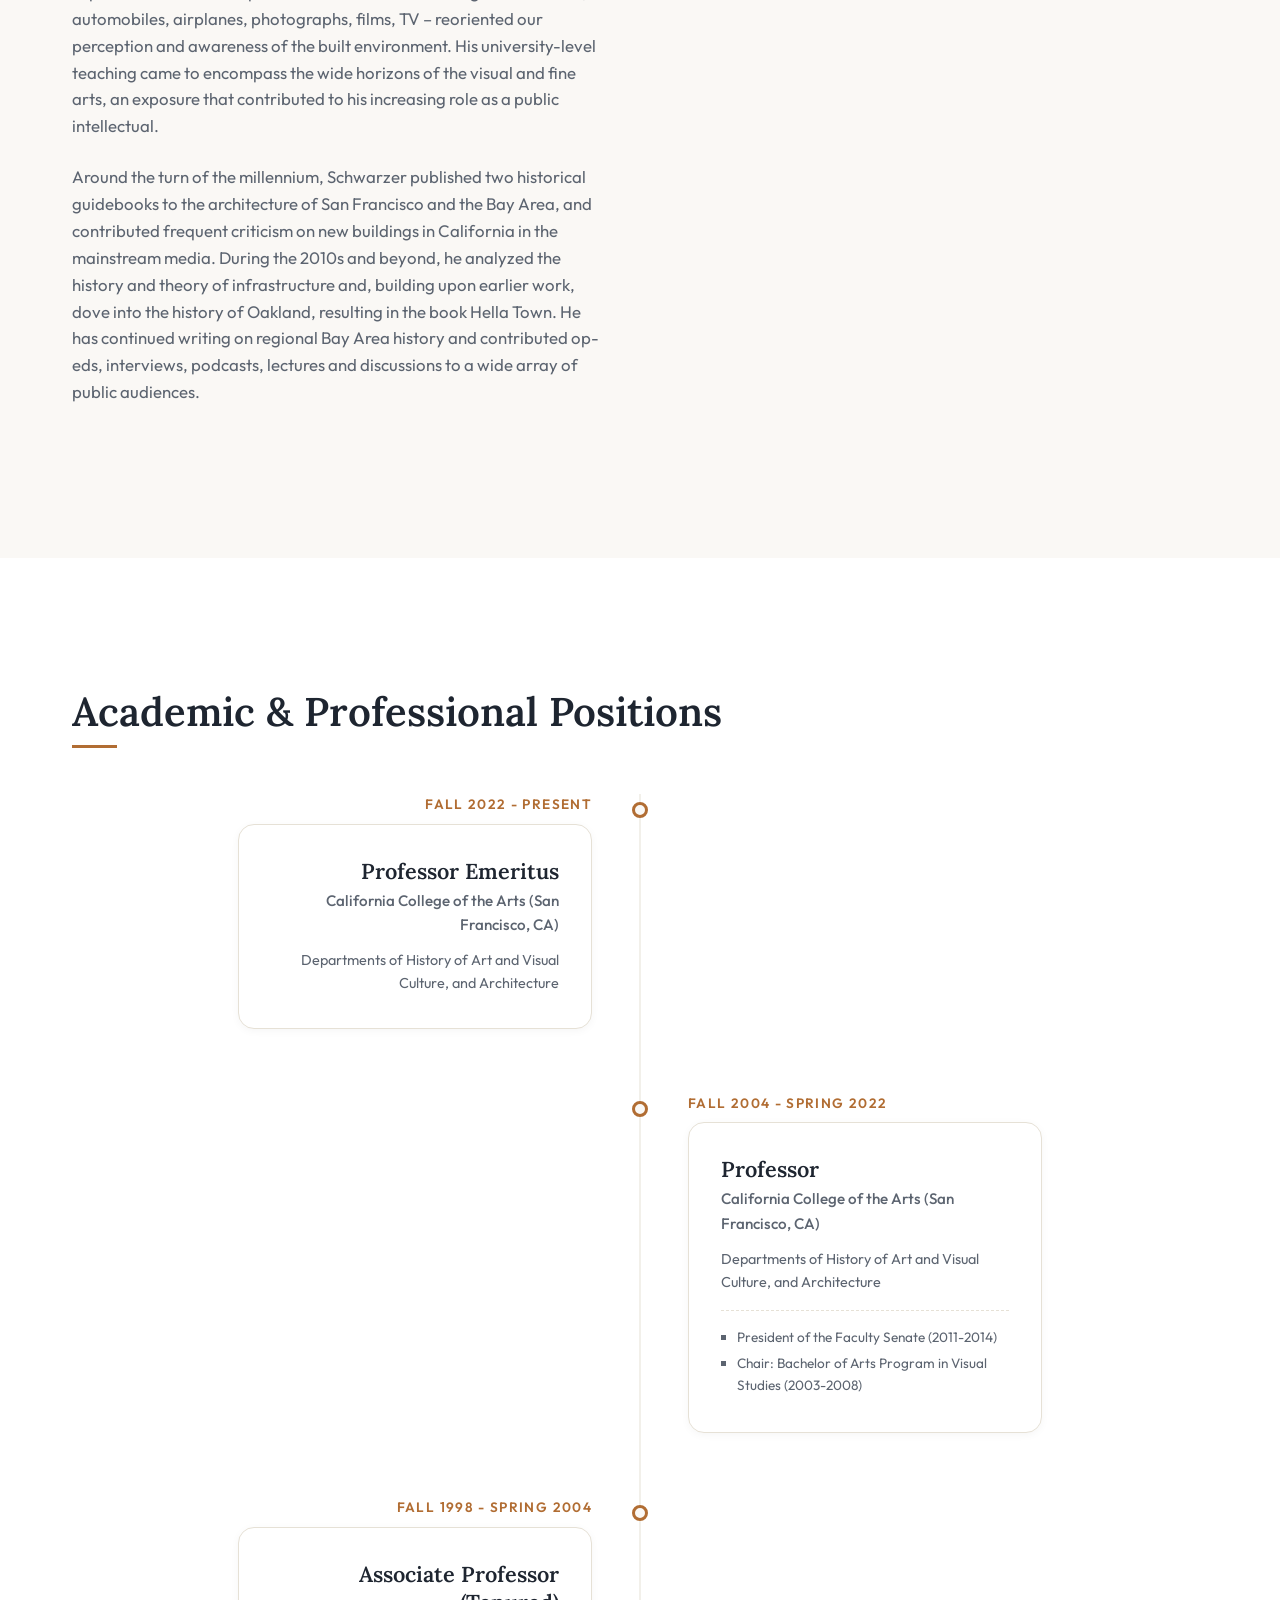
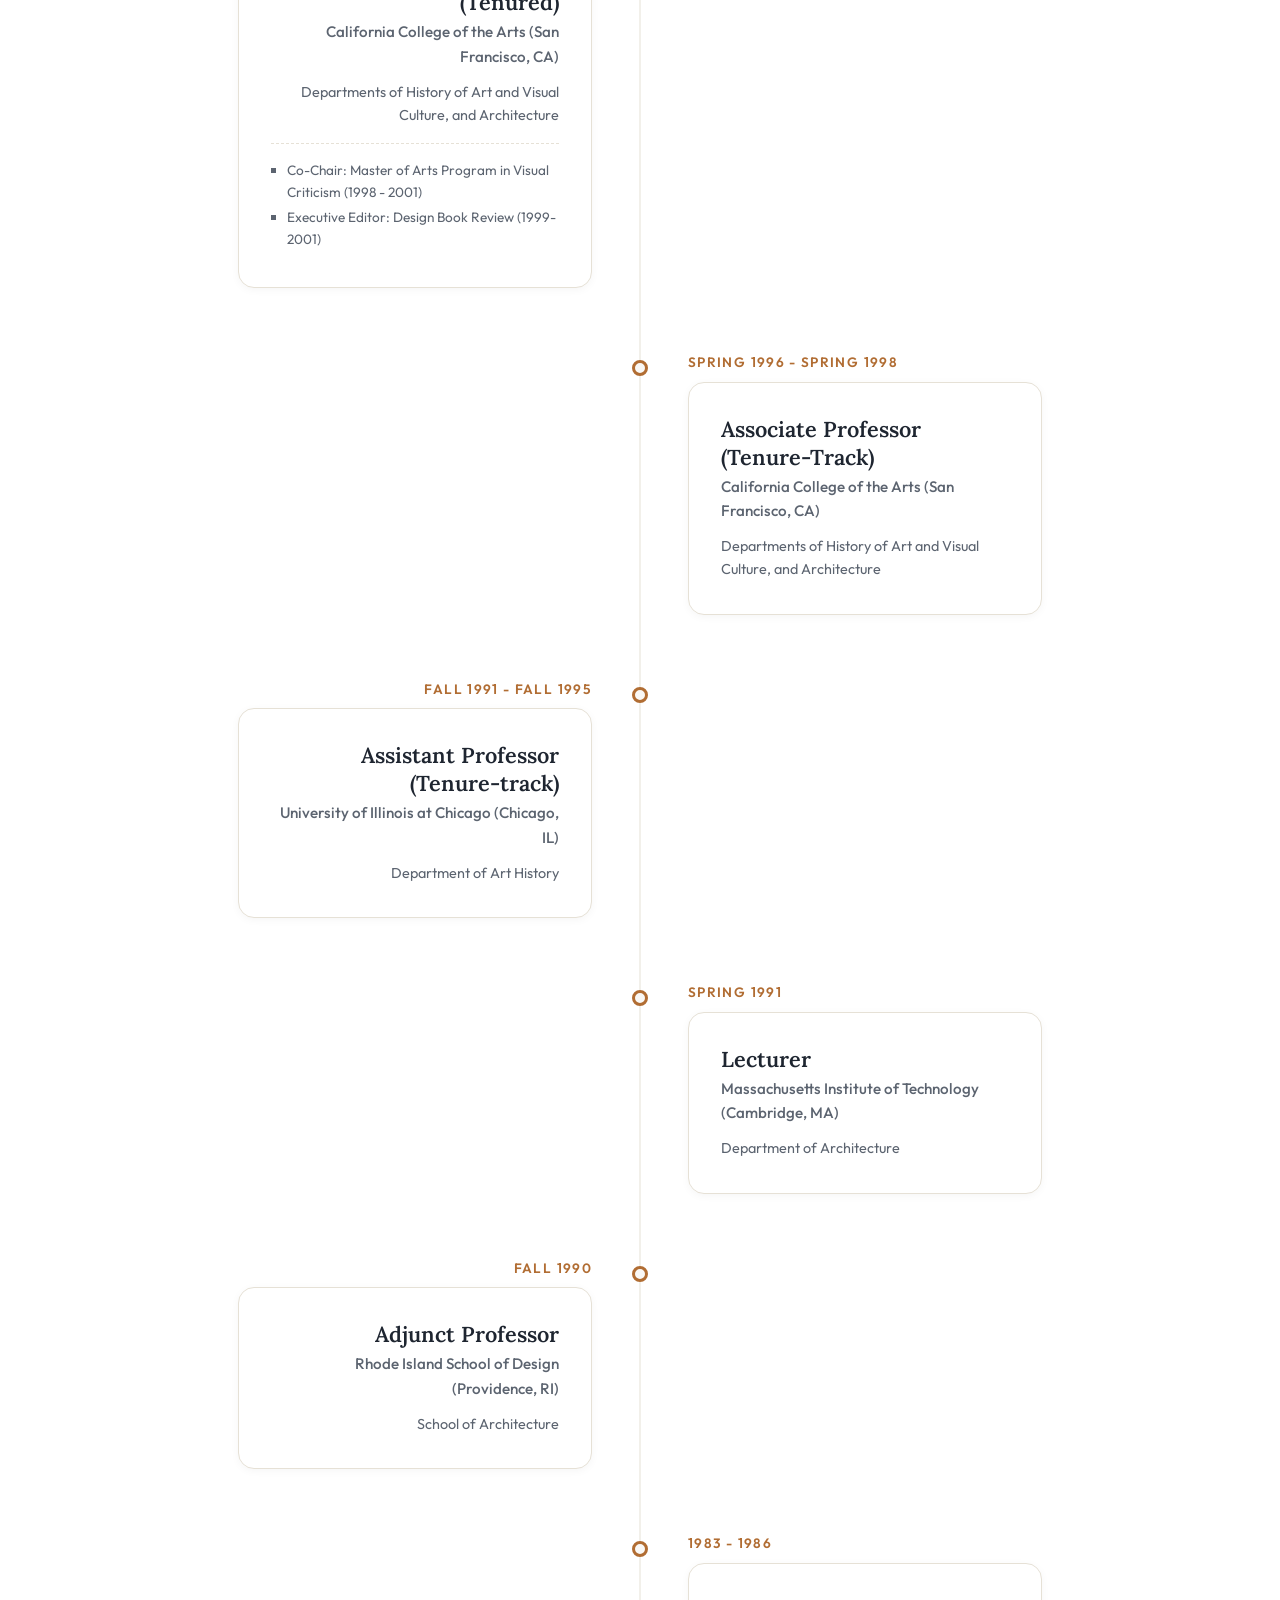
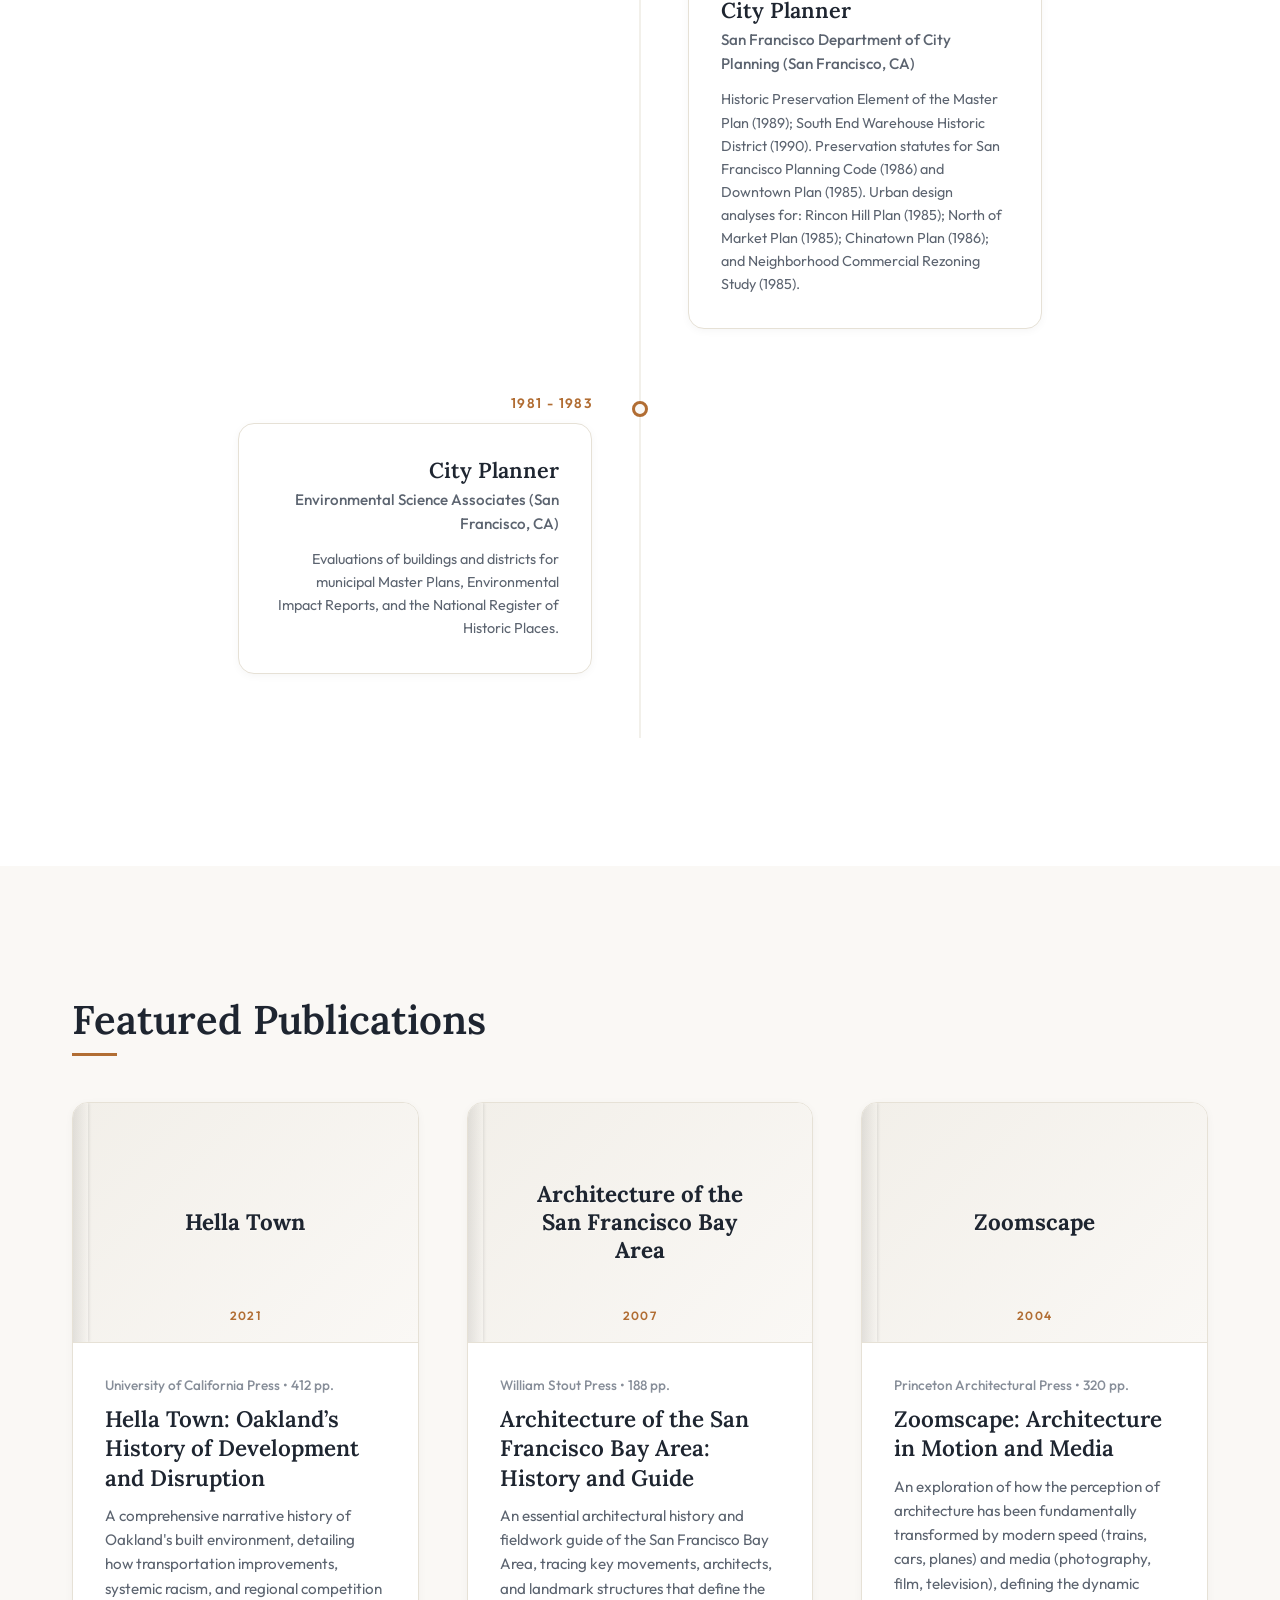
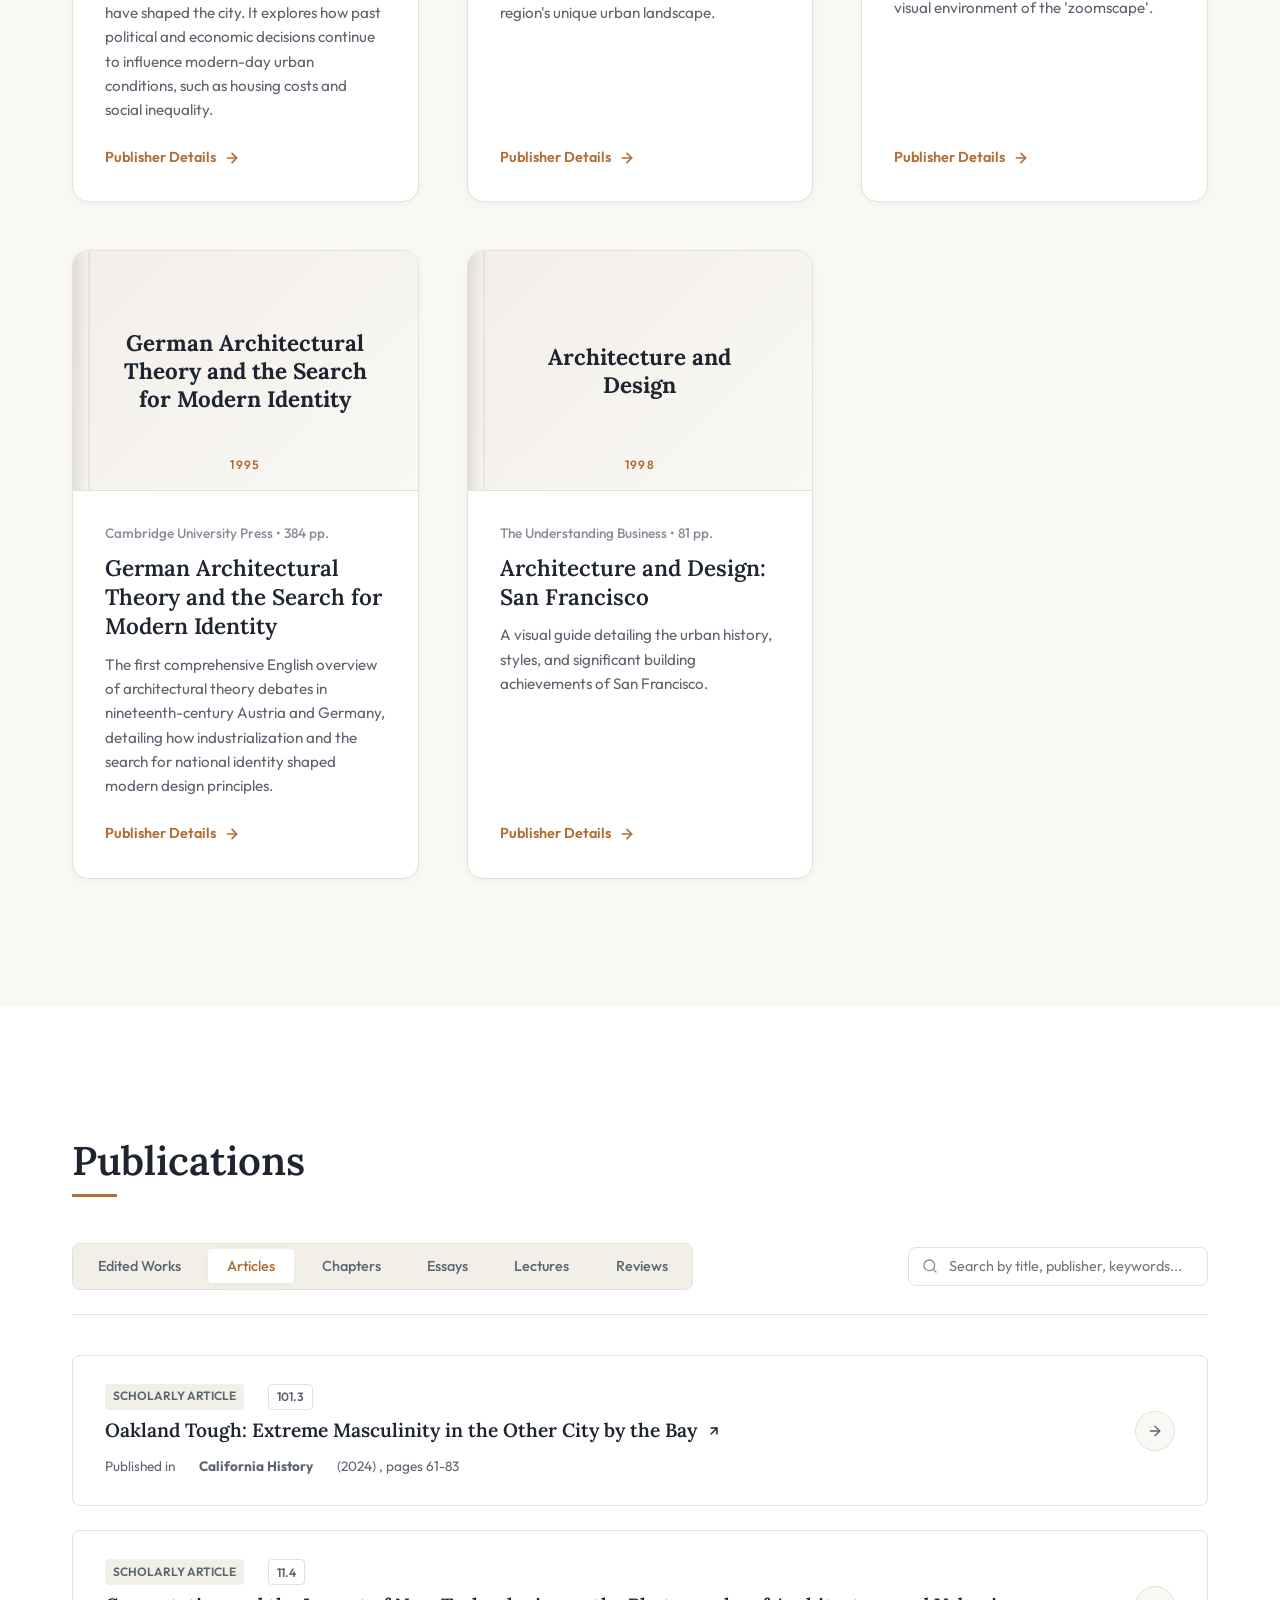
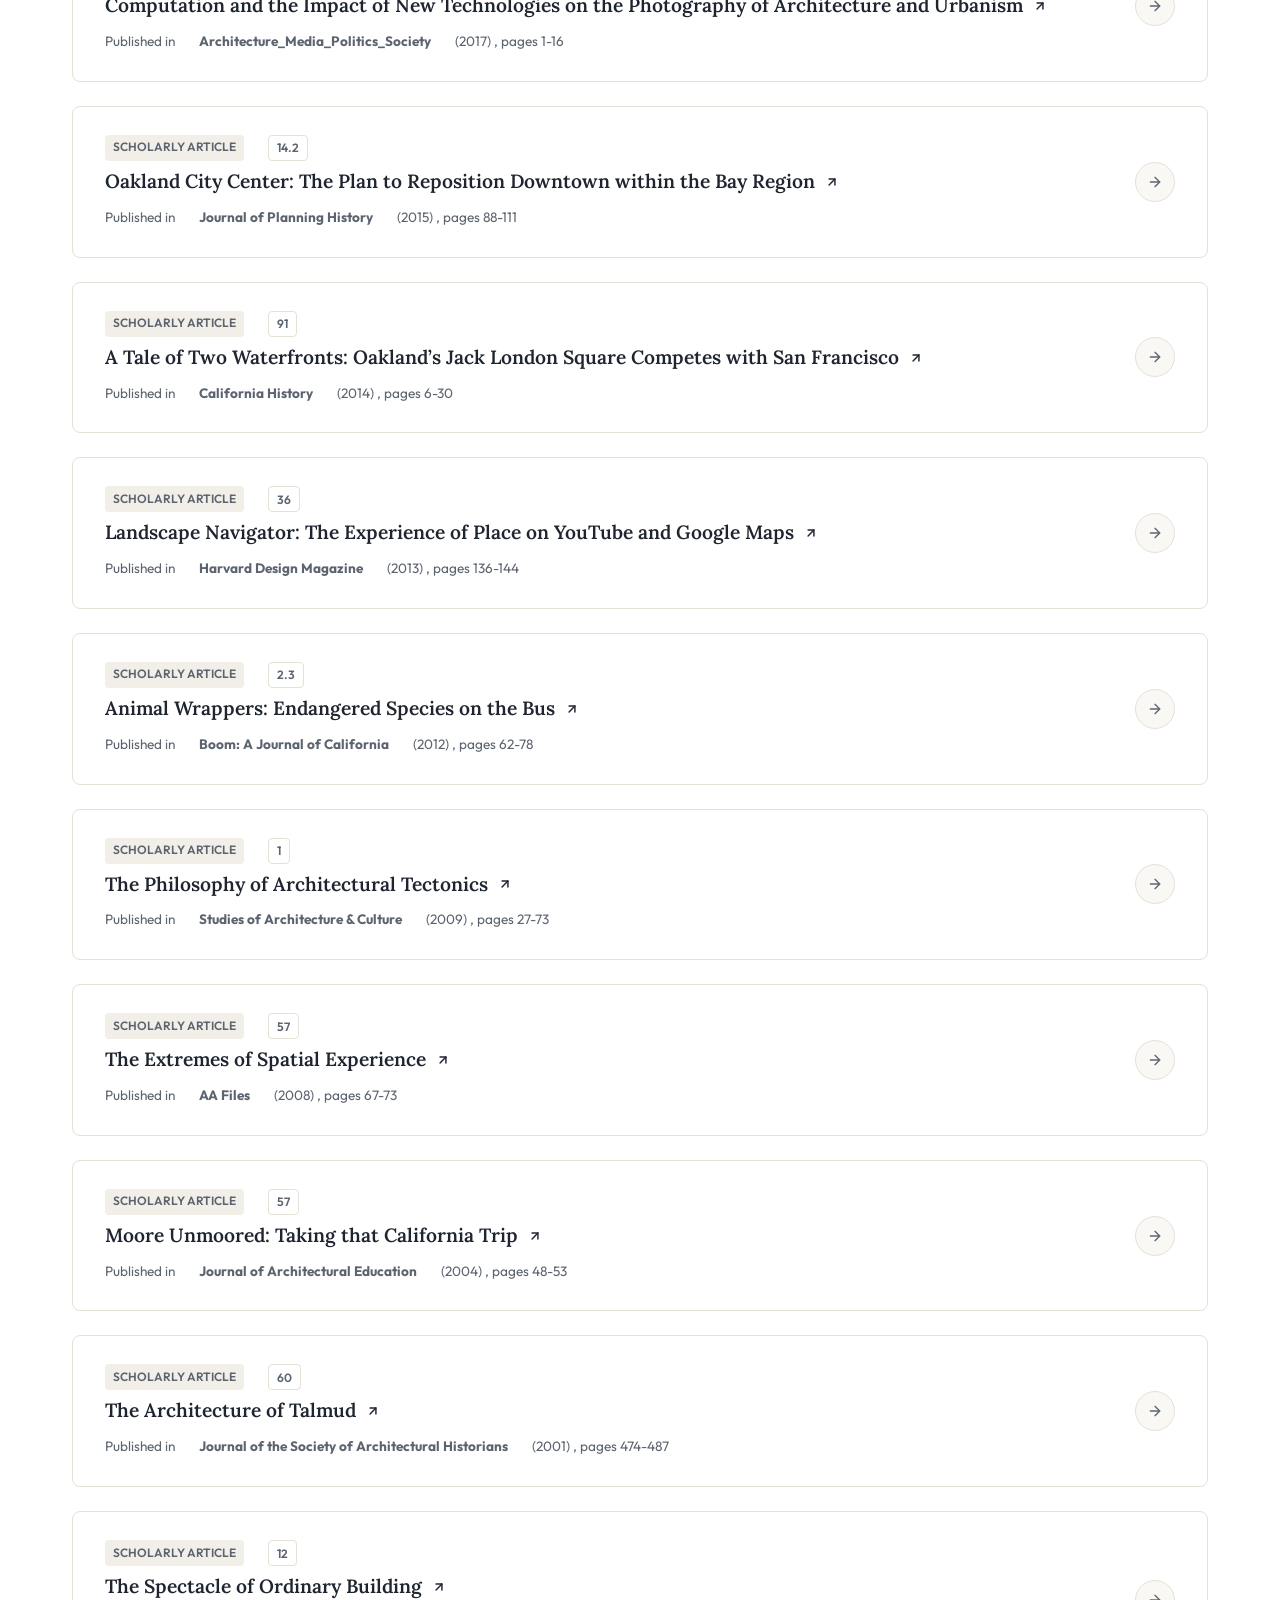
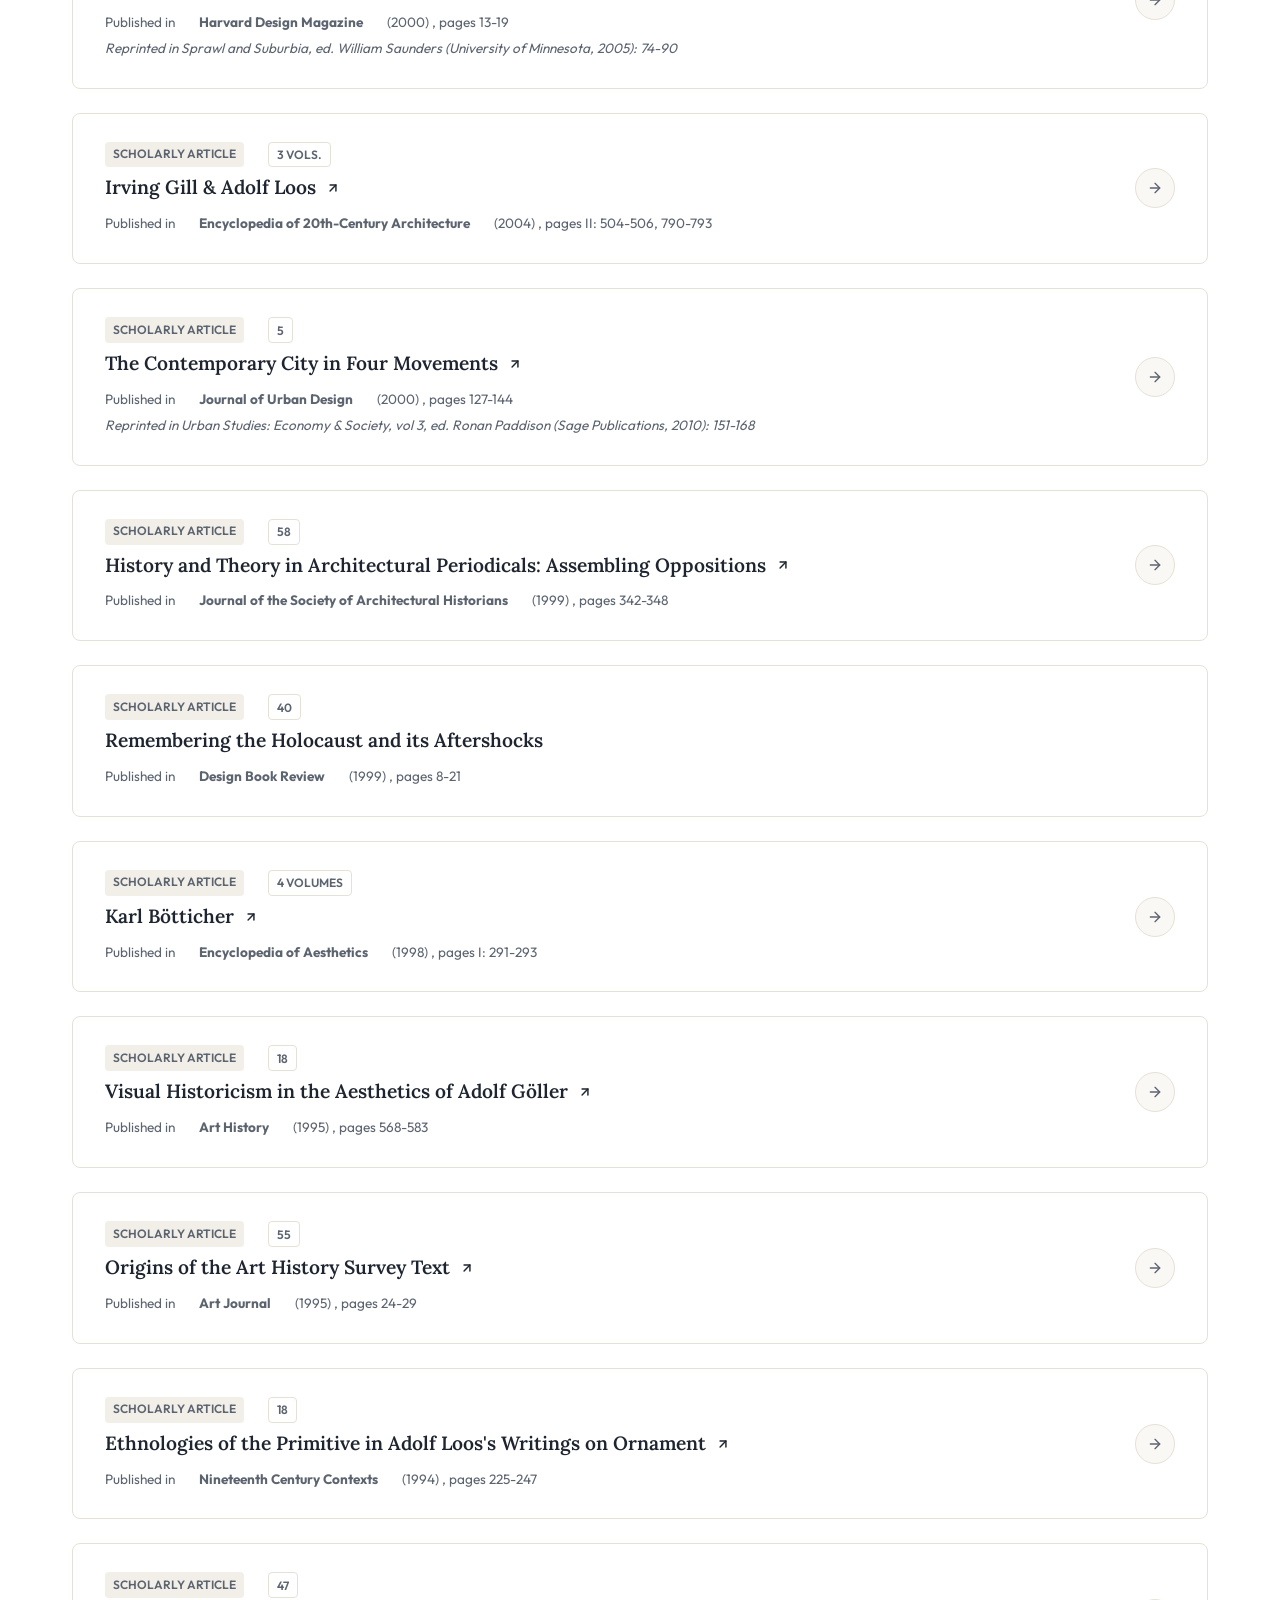
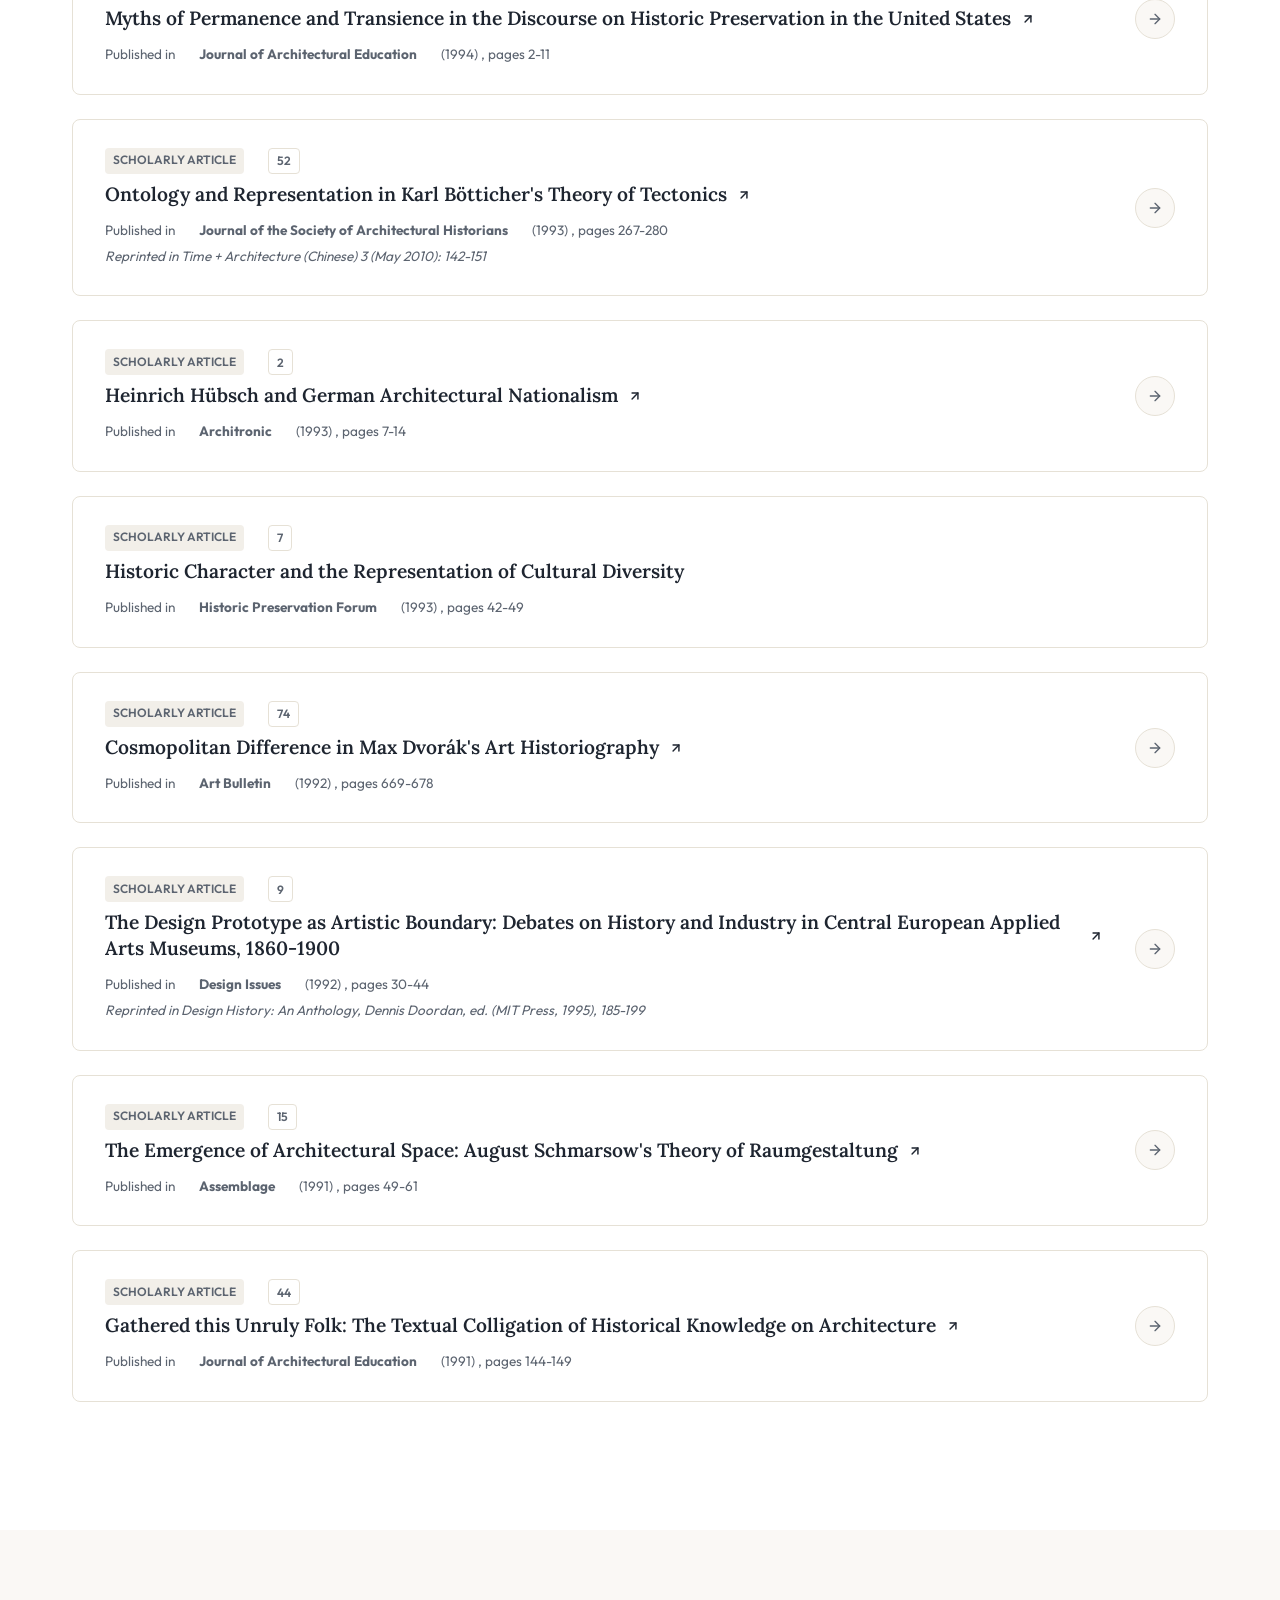
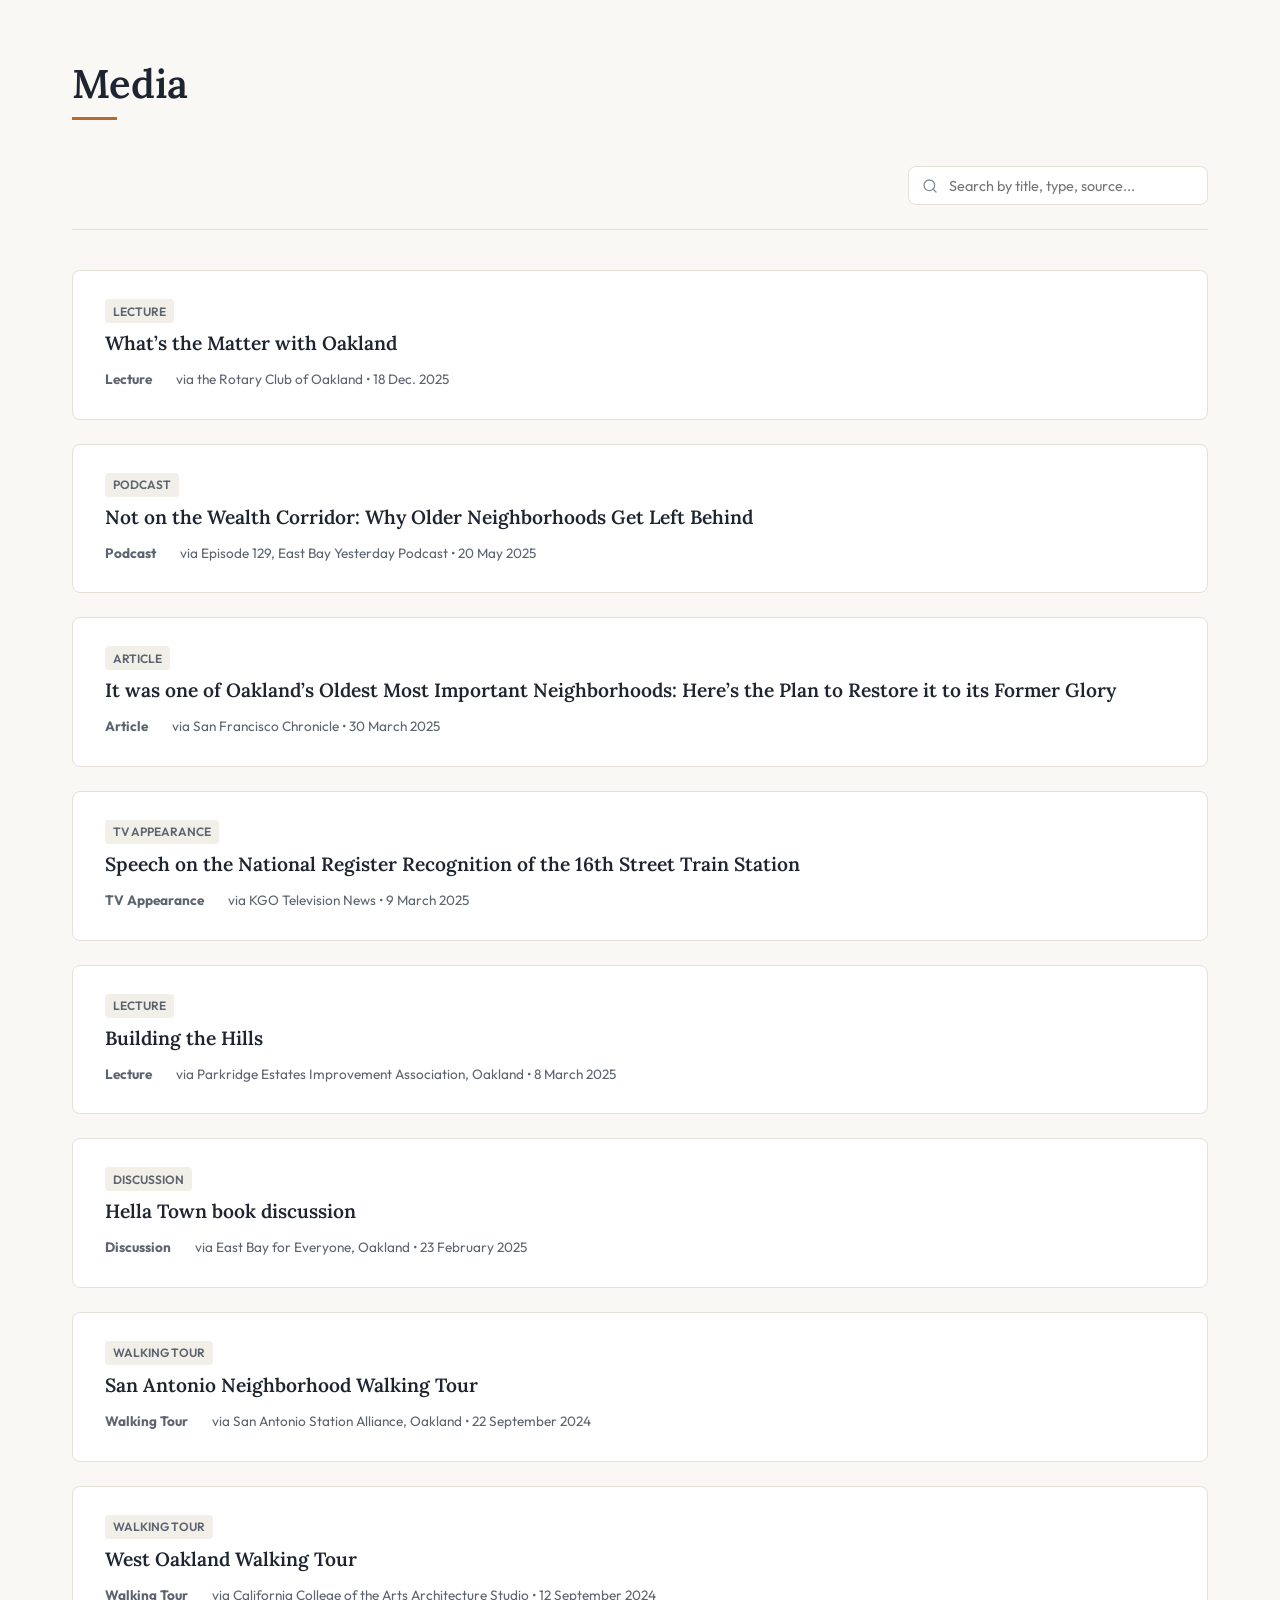
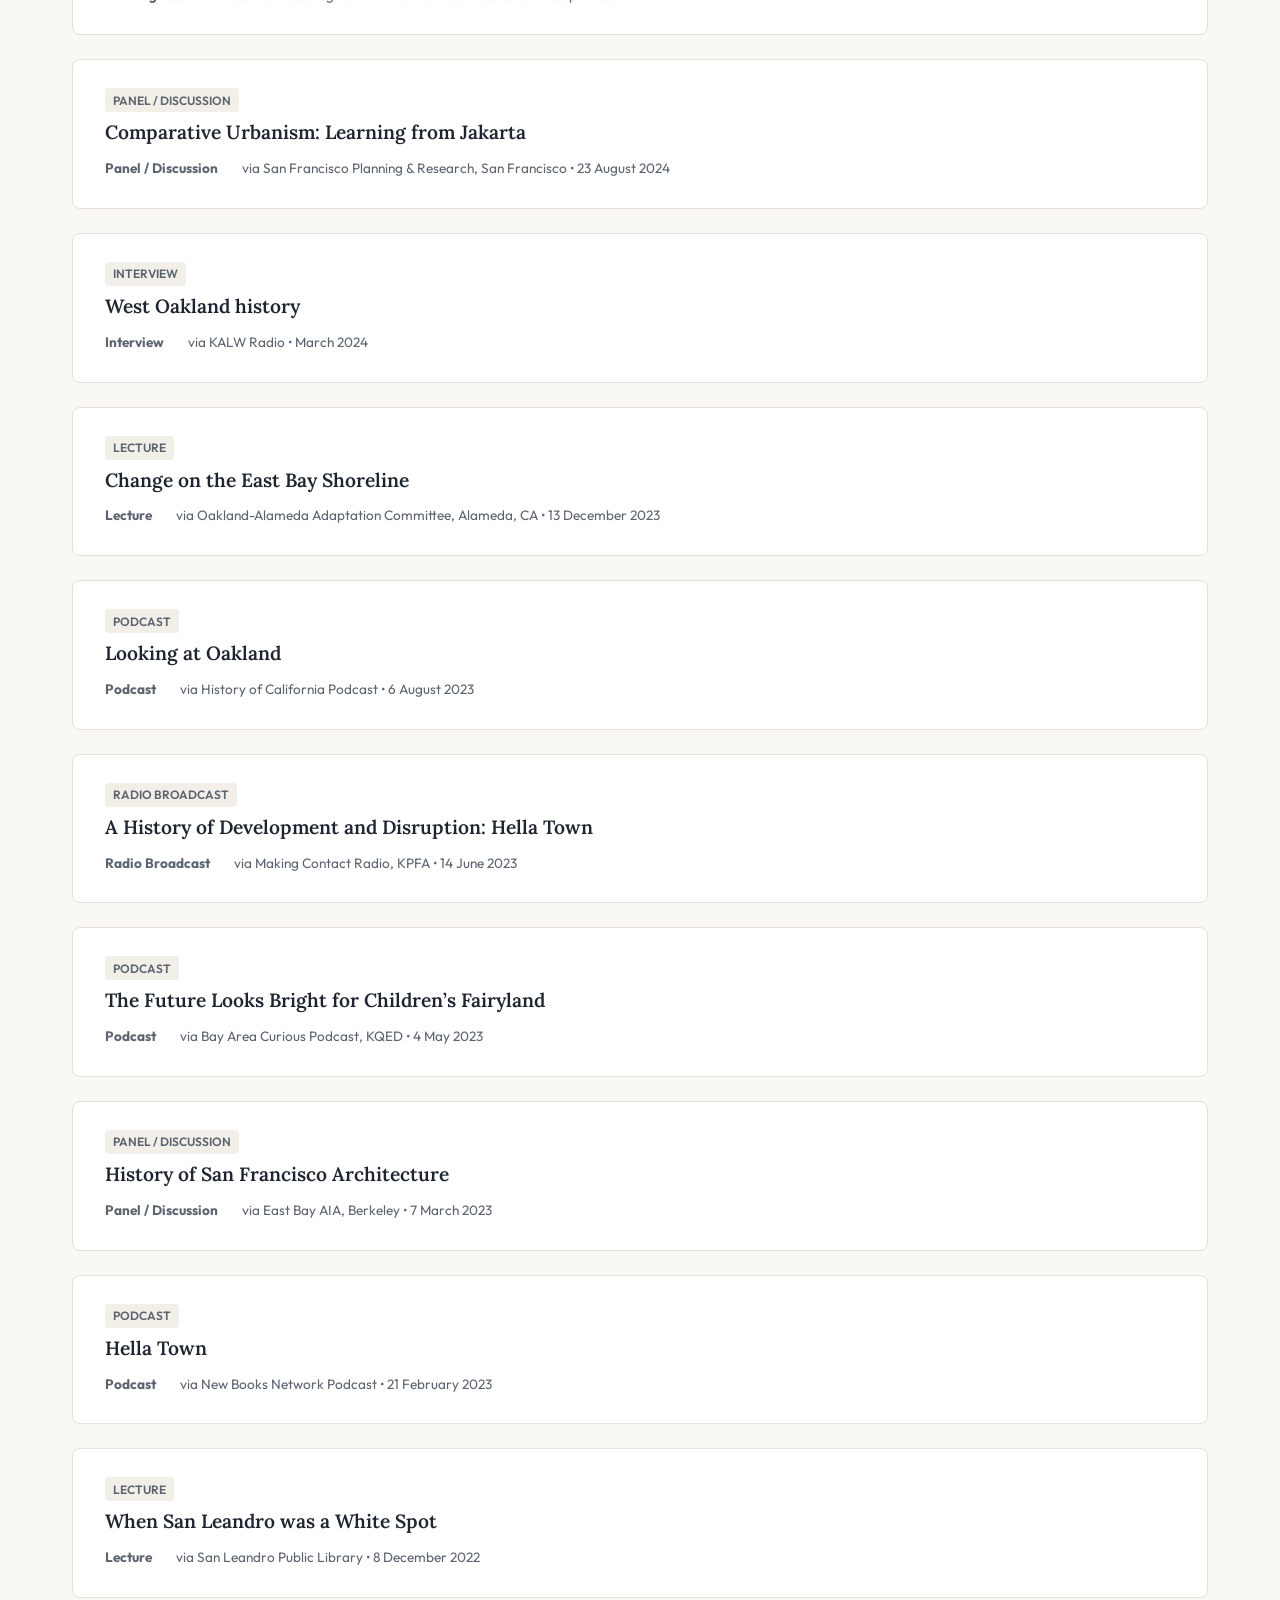
==== commit 0f75d463: "Add files via upload" ====
--- a/static/index.html
+++ b/static/index.html
@@ -1,12 +1,107 @@
 <!DOCTYPE html>
 <html lang="en">
 <head>
-  <script src="/static/script.js?v=1.3"></script>
   <meta charset="UTF-8">
   <meta name="viewport" content="width=device-width, initial-scale=1.0">
   <title>Mitchell Schwarzer | Architectural & Urban Historian</title>
   <meta name="description" content="Official portfolio website of Mitchell Schwarzer, Professor Emeritus of Architectural and Urban History at the California College of the Arts (CCA) and author of Hella Town.">
-  
+  <link rel="canonical" href="https://mitchell-schwarzer.vercel.app/">
+
+  <!-- Open Graph / Facebook -->
+  <meta property="og:type" content="profile">
+  <meta property="og:url" content="https://mitchell-schwarzer.vercel.app/">
+  <meta property="og:title" content="Mitchell Schwarzer | Architectural & Urban Historian">
+  <meta property="og:description" content="Official portfolio website of Mitchell Schwarzer, Professor Emeritus of Architectural and Urban History at the California College of the Arts (CCA) and author of Hella Town.">
+  <meta property="og:image" content="https://mitchell-schwarzer.vercel.app/static/mitchell_yosemite.jpg">
+  <meta property="og:profile:first_name" content="Mitchell">
+  <meta property="og:profile:last_name" content="Schwarzer">
+
+  <!-- Twitter -->
+  <meta name="twitter:card" content="summary_large_image">
+  <meta name="twitter:url" content="https://mitchell-schwarzer.vercel.app/">
+  <meta name="twitter:title" content="Mitchell Schwarzer | Architectural & Urban Historian">
+  <meta name="twitter:description" content="Official portfolio website of Mitchell Schwarzer, Professor Emeritus of Architectural and Urban History at the California College of the Arts (CCA) and author of Hella Town.">
+  <meta name="twitter:image" content="https://mitchell-schwarzer.vercel.app/static/mitchell_yosemite.jpg">
+
+  <!-- Schema.org JSON-LD Structured Data -->
+  <script type="application/ld+json">
+  {
+    "@context": "https://schema.org",
+    "@type": "ProfilePage",
+    "mainEntity": {
+      "@type": "Person",
+      "name": "Mitchell Schwarzer",
+      "jobTitle": "Professor Emeritus of Art, Architecture, and Urban History",
+      "worksFor": {
+        "@type": "CollegeOrUniversity",
+        "name": "California College of the Arts",
+        "sameAs": "https://en.wikipedia.org/wiki/California_College_of_the_Arts"
+      },
+      "description": "Mitchell Schwarzer is a prominent American historian, author, and Professor Emeritus at the California College of the Arts (CCA). His research and teaching interests focus on architecture, urbanism, landscape, infrastructure, and art history.",
+      "image": "https://mitchell-schwarzer.vercel.app/static/mitchell_yosemite.jpg",
+      "address": {
+        "@type": "PostalAddress",
+        "addressLocality": "Oakland",
+        "addressRegion": "CA",
+        "postalCode": "94610",
+        "addressCountry": "US"
+      },
+      "email": "Mitchell.Schwarzer@gmail.com",
+      "alumniOf": [
+        {
+          "@type": "CollegeOrUniversity",
+          "name": "Massachusetts Institute of Technology",
+          "sameAs": "https://en.wikipedia.org/wiki/Massachusetts_Institute_of_Technology"
+        },
+        {
+          "@type": "CollegeOrUniversity",
+          "name": "Harvard University",
+          "sameAs": "https://en.wikipedia.org/wiki/Harvard_University"
+        },
+        {
+          "@type": "CollegeOrUniversity",
+          "name": "Washington University in St. Louis",
+          "sameAs": "https://en.wikipedia.org/wiki/Washington_University_in_St._Louis"
+        }
+      ],
+      "sameAs": [
+        "https://en.wikipedia.org/wiki/Mitchell_Schwarzer",
+        "https://portal.cca.edu/people/mschwarzer/",
+        "https://www.linkedin.com/in/mitchell-schwarzer-42b83019/",
+        "https://www.amazon.com/stores/Mitchell-Schwarzer/author/B001JS25B4",
+        "https://www.ucpress.edu/books/hella-town/paper"
+      ],
+      "knowsAbout": [
+        "Architectural History",
+        "Urban History",
+        "City Planning",
+        "San Francisco Bay Area History",
+        "Oakland History"
+      ],
+      "publishingPrinciples": [
+        {
+          "@type": "Book",
+          "name": "Hella Town: Oakland's History of Development and Disruption",
+          "datePublished": "2021",
+          "publisher": "University of California Press"
+        },
+        {
+          "@type": "Book",
+          "name": "Zoomscape: Architecture in Motion and Media",
+          "datePublished": "2004",
+          "publisher": "Princeton Architectural Press"
+        },
+        {
+          "@type": "Book",
+          "name": "German Architectural Theory and the Search for Modern Identity",
+          "datePublished": "1995",
+          "publisher": "Cambridge University Press"
+        }
+      ]
+    }
+  }
+  </script>
+
   <!-- Google Fonts -->
   <link rel="preconnect" href="https://fonts.googleapis.com">
   <link rel="preconnect" href="https://fonts.gstatic.com" crossorigin>
@@ -25,11 +120,11 @@
       </a>
       <nav aria-label="Main Navigation">
         <ul class="nav-links">
-          <li><a href="#about" class="nav-link">About</a></li>
+          <li><a href="#hero" class="nav-link">About</a></li>
           <li><a href="#experience" class="nav-link">Experience</a></li>
           <li><a href="#books" class="nav-link">Books</a></li>
           <li><a href="#publications-hub" class="nav-link" id="nav-pubs-link">Publications</a></li>
-          <li><a href="#publications-hub" class="nav-link" id="nav-media-link">Multi-Media Appearances</a></li>
+          <li><a href="#media-hub" class="nav-link" id="nav-media-link">Media</a></li>
           <li><a href="#courses" class="nav-link">Teaching</a></li>
           <li><a href="#contact" class="nav-link">Contact</a></li>
         </ul>
@@ -60,7 +155,7 @@
           <h1 class="hero-title" id="author-name">Mitchell Schwarzer</h1>
           <p class="hero-subtitle">Architectural & Urban Historian</p>
           <p class="hero-text">
-            Specializing in the built environment, urban history, and architectural theory, exploring how regional competition, media, and infrastructure shape our spatial consciousness. Author of <strong>Hella Town</strong>.
+            Specializing in the history of architecture, cities, infrastructure and the built environment, exploring how written and visual discourses impact historical understanding, aesthetic appreciation, and our sense of place.
           </p>
           <div class="hero-buttons">
             <a href="#books" class="btn btn-primary">Featured Books</a>
@@ -88,11 +183,11 @@
                 <span class="stat-label">Published Books</span>
               </div>
               <div class="stat-box">
-                <span class="stat-num" id="years-count">35+</span>
+                <span class="stat-num" id="years-count">45+</span>
                 <span class="stat-label">Years of Scholarship</span>
               </div>
               <div class="stat-box">
-                <span class="stat-num" id="articles-count">80+</span>
+                <span class="stat-num" id="articles-count">125+</span>
                 <span class="stat-label">Articles & Essays</span>
               </div>
             </div>
@@ -112,13 +207,19 @@
       <div class="about-grid">
         <div class="about-text">
           <div class="about-image" style="margin-bottom: 1.5rem;">
-            <img src="/static/mitchell_yosemite.jpg" alt="Mitchell Schwarzer" style="width: 100%; max-width: 400px; height: auto; border-radius: var(--border-radius-md); box-shadow: var(--shadow-md); object-fit: cover;">
+            <img src="static/mitchell_yosemite.jpg" alt="Mitchell Schwarzer" style="width: 100%; max-width: 400px; height: auto; border-radius: var(--border-radius-md); box-shadow: var(--shadow-md); object-fit: cover;">
           </div>
           <p id="bio-paragraph">
-             Mitchell Schwarzer is a scholar, author, and educator whose research addresses the intersection of architectural design, city planning, infrastructure, and visual media. Over his distinguished career, he has documented and critiqued the evolving landscapes of the American West, with a strong focus on the San Francisco Bay Area.
+            Mitchell Schwarzer is a scholar, author, and educator whose research addresses the history of architectural design, city planning, infrastructure and the built environment.
           </p>
           <p>
-            As a city planner in the 1980s, he authored historic preservation elements of San Francisco's master plan andDowntown preservation statutes, providing him with direct, hands-on insight into urban development dynamics before transitioning to academia in the 1990s.
+            As a city planner in the 1980s, he contributed to San Francisco’s Downtown Plan, its Historic Preservation Element of the Master Plan and many other neighborhood plans, providing him with direct, hands-on insight into urban development dynamics.  Schwarzer transitioned to academia in the late 1980s.
+          </p>
+          <p>
+            Over his distinguished scholarly career, he has investigated the role of theory and philosophy as well as technologies of motion and media on those histories.  In his first book German Architectural Theory and numerous articles, he examined written discourses on architecture, art history and aesthetics that grappled with the onset of industrial modernity in Central Europe.  In his second book, Zoomscape, he explored how new transportation and media technologies – railroads, automobiles, airplanes, photographs, films, TV – reoriented our perception and awareness of the built environment.  His university-level teaching came to encompass the wide horizons of the visual and fine arts, an exposure that contributed to his increasing role as a public intellectual.
+          </p>
+          <p>
+            Around the turn of the millennium, Schwarzer published two historical guidebooks to the architecture of San Francisco and the Bay Area, and contributed frequent criticism on new buildings in California in the mainstream media.  During the 2010s and beyond, he analyzed the history and theory of infrastructure and, building upon earlier work, dove into the history of Oakland, resulting in the book Hella Town.  He has continued writing on regional Bay Area history and contributed op-eds, interviews, podcasts, lectures and discussions to a wide array of public audiences.
           </p>
         </div>
         <div>
@@ -156,16 +257,16 @@
   <!-- Interactive Publications & Media Hub -->
   <section id="publications-hub" class="section">
     <div class="container">
-      <h2 class="section-title">Publications & Media Hub</h2>
+      <h2 class="section-title">Publications</h2>
       
       <!-- Filter Controls -->
       <div class="hub-controls">
         <ul class="tabs-list" id="hub-tabs" role="tablist">
+          <li><button class="tab-btn" data-tab="edited_works" role="tab" aria-selected="false">Edited Works</button></li>
           <li><button class="tab-btn active" data-tab="scholarly_articles" role="tab" aria-selected="true">Articles</button></li>
           <li><button class="tab-btn" data-tab="chapters" role="tab" aria-selected="false">Chapters</button></li>
           <li><button class="tab-btn" data-tab="essays" role="tab" aria-selected="false">Essays</button></li>
           <li><button class="tab-btn" data-tab="lectures" role="tab" aria-selected="false">Lectures</button></li>
-          <li><button class="tab-btn" data-tab="interviews_media" role="tab" aria-selected="false">Interviews & Media</button></li>
           <li><button class="tab-btn" data-tab="reviews" role="tab" aria-selected="false">Reviews</button></li>
         </ul>
         
@@ -184,10 +285,34 @@
         <!-- Dynamic loading of elements by JS -->
       </div>
       
-      <!-- Load More Button -->
-      <div class="load-more-container">
-        <button id="load-more-btn" class="btn btn-secondary" style="display: none;">Load More</button>
-      </div>
+
+    </div>
+  </section>
+
+  <!-- Media Hub -->
+  <section id="media-hub" class="section">
+    <div class="container">
+      <h2 class="section-title">Media</h2>
+      
+      <!-- Controls -->
+      <div class="hub-controls">
+        <div style="flex-grow: 1;"></div>
+        
+        <!-- Search bar -->
+        <div class="search-box">
+          <svg class="search-icon" xmlns="http://www.w3.org/2000/svg" width="16" height="16" viewBox="0 0 24 24" fill="none" stroke="currentColor" stroke-width="2" stroke-linecap="round" stroke-linejoin="round">
+            <circle cx="11" cy="11" r="8"></circle>
+            <line x1="21" y1="21" x2="16.65" y2="16.65"></line>
+          </svg>
+          <input type="text" id="media-search-input" class="search-input" placeholder="Search by title, type, source...">
+        </div>
+      </div>
+
+      <!-- Hub Content List -->
+      <div class="hub-grid" id="media-items-container">
+        <!-- Dynamic loading of elements by JS -->
+      </div>
+      
     </div>
   </section>
 
@@ -236,11 +361,11 @@
         <div>
           <h4 class="footer-title">Navigation</h4>
           <ul class="footer-links">
-            <li><a href="#about">Biography</a></li>
+            <li><a href="#hero">Biography</a></li>
             <li><a href="#experience">Academic Positions</a></li>
             <li><a href="#books">Featured Books</a></li>
             <li><a href="#publications-hub" id="footer-pubs-link">Publications Hub</a></li>
-            <li><a href="#publications-hub" id="footer-media-link">Multi-Media Appearances</a></li>
+            <li><a href="#media-hub" id="footer-media-link">Media</a></li>
           </ul>
         </div>
         <div>
@@ -262,6 +387,6 @@
   </footer>
 
   <!-- Script tags -->
-  <script src="/static/script.js?v=1.3"></script>
+  <script src="/static/script.js?v=1.5"></script>
 </body>
 </html>
--- a/static/style.css
+++ b/static/style.css
@@ -799,7 +799,13 @@
   transition: var(--transition);
 }
 
-.item-row:hover {
+.item-row.clickable {
+  cursor: pointer;
+  text-decoration: none;
+  color: inherit;
+}
+
+.item-row.clickable:hover {
   border-color: var(--accent-color);
   transform: translateX(4px);
   box-shadow: var(--shadow-sm);
@@ -819,9 +825,10 @@
   align-items: center;
   gap: 0.5rem;
   line-height: 1.35;
-}
-
-.item-title-link:hover {
+  transition: color var(--transition);
+}
+
+.item-row.clickable:hover .item-title-link {
   color: var(--accent-color);
 }
 
@@ -857,7 +864,7 @@
   flex-shrink: 0;
 }
 
-.item-row:hover .item-link-btn {
+.item-row.clickable:hover .item-link-btn {
   background-color: var(--accent-color);
   border-color: var(--accent-color);
   color: #ffffff;
@@ -872,12 +879,6 @@
   font-size: 1.2rem;
 }
 
-/* Load More Container */
-.load-more-container {
-  display: flex;
-  justify-content: center;
-  margin-top: 3rem;
-}
 
 /* Courses Section */
 .courses-container {
